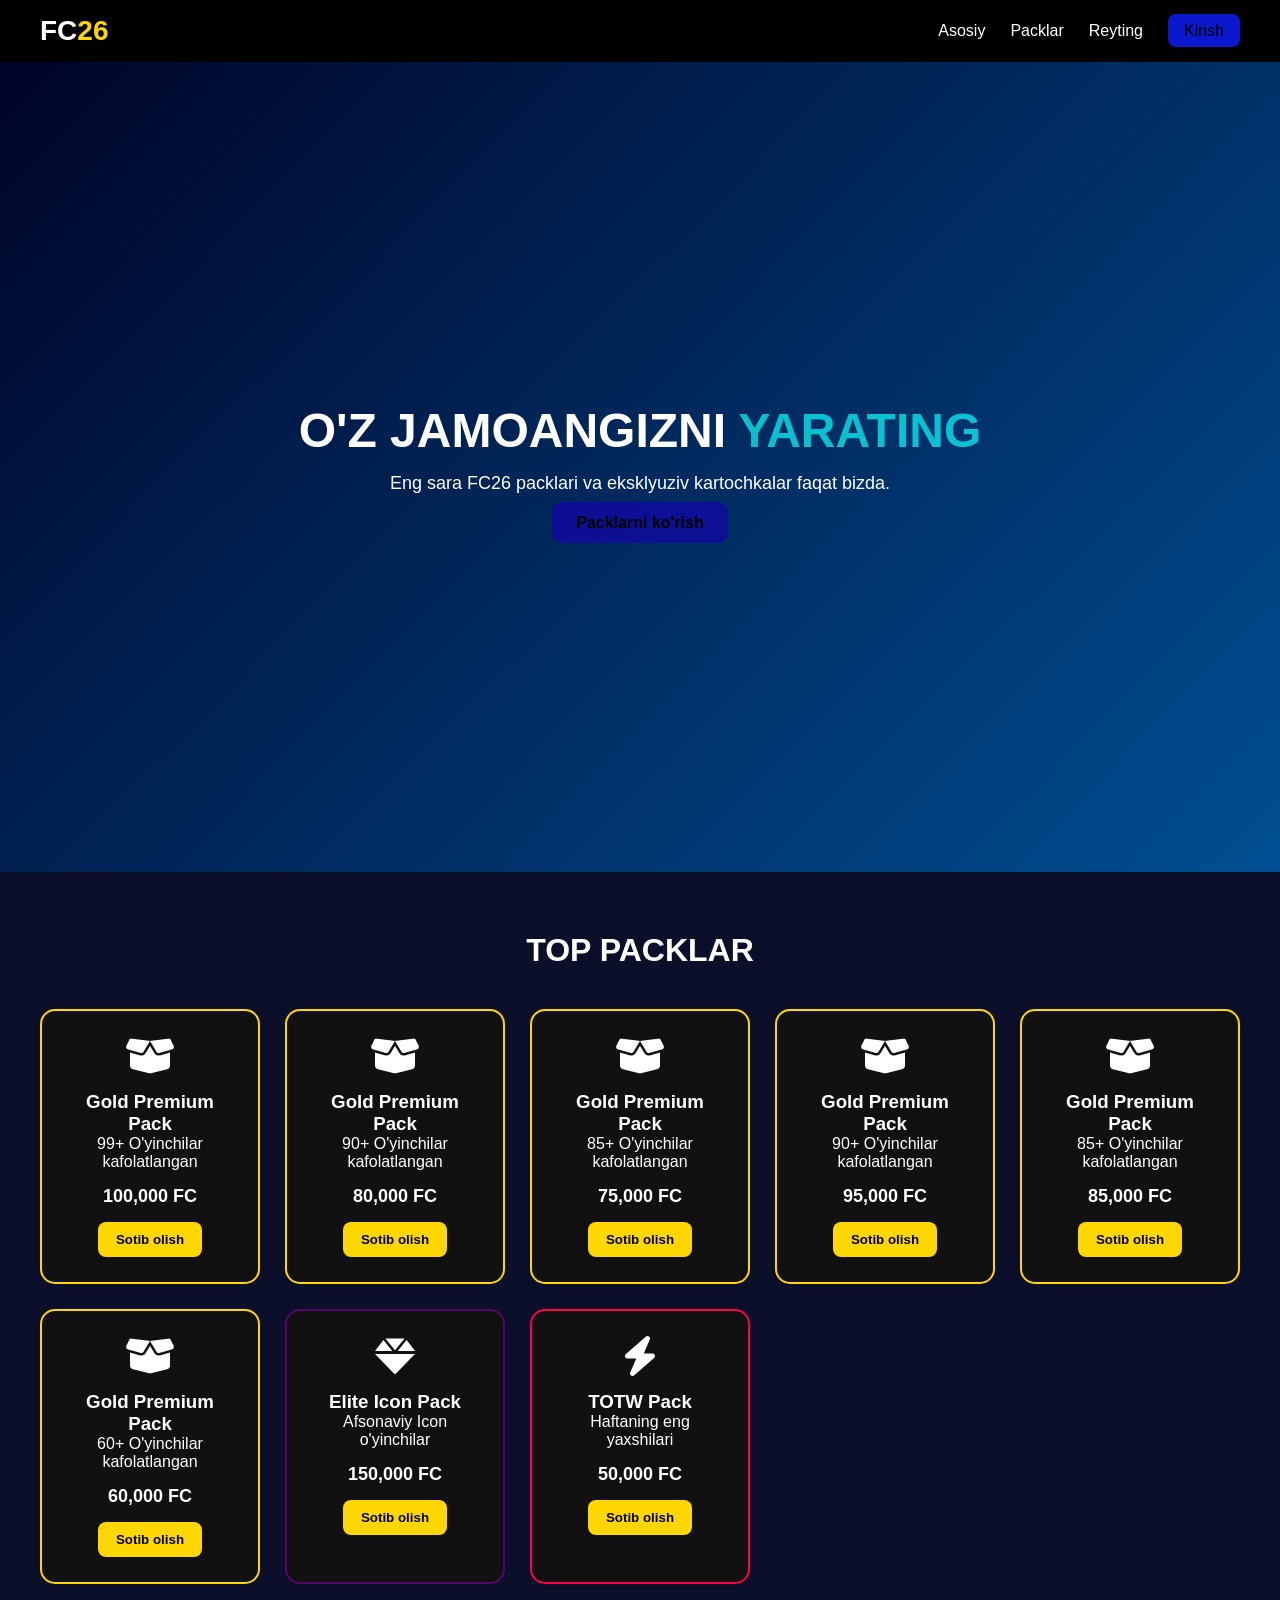
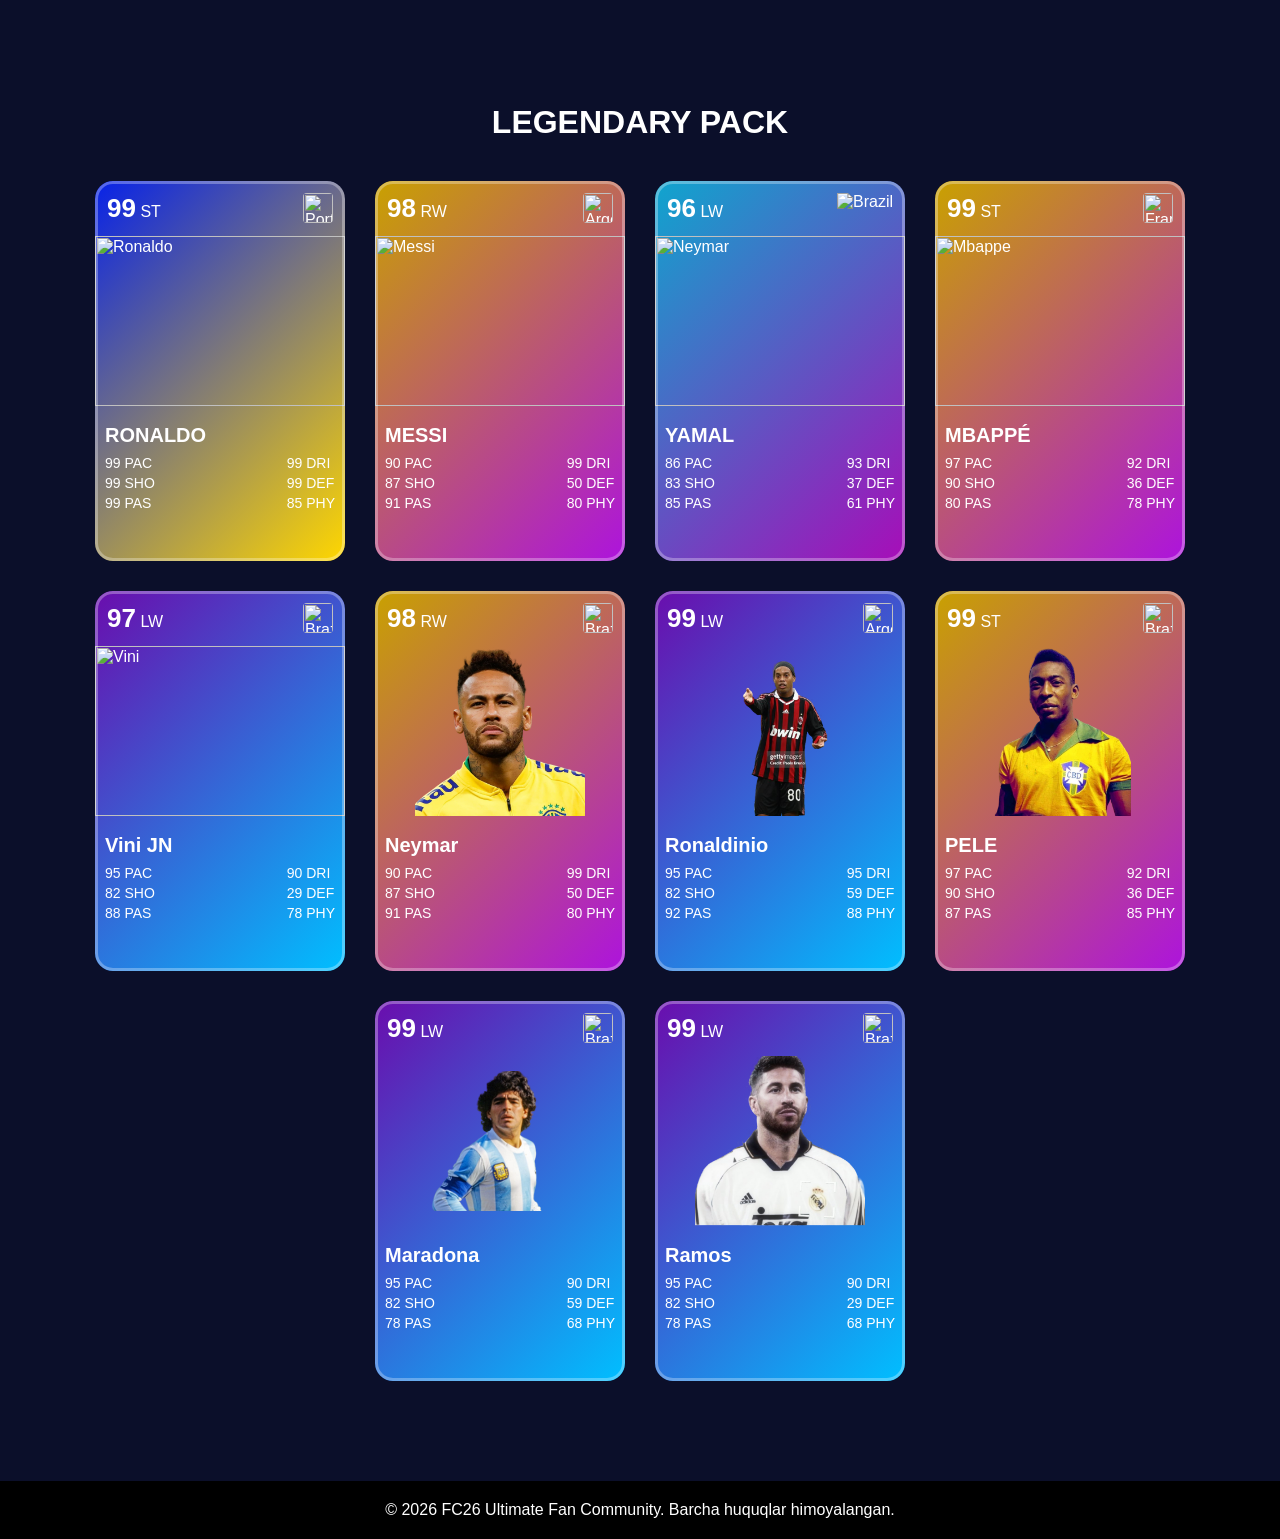
==== index.html @ 85d21c77 "update" ====
<html lang="uz">
<head>
    <meta charset="UTF-8">
    <meta name="viewport" content="width=device-width, initial-scale=1.0">
    <title>FC26 Ultimate Store | Pro Packs</title>
    <link rel="stylesheet" href="style.css">
    <link rel="stylesheet" href="https://cdnjs.cloudflare.com/ajax/libs/font-awesome/6.0.0/css/all.min.css">
</head>
<body>

    <nav>
        <div class="logo">FC<span>26</span></div>
        <ul>
            <li><a href="#">Asosiy</a></li>
            <li><a href="#packs">Packlar</a></li>
            <li><a href='/reyting'>Reyting</a></li>
            <li><a class='btn-join' href='/kirish'>Kirish</a></li>
        </ul>
    </nav>
    <header class="hero" id="Asosiy">
        <div class="hero-content">
            <h1>O'Z JAMOANGIZNI <span>YARATING</span></h1>
            <p>Eng sara FC26 packlari va eksklyuziv kartochkalar faqat bizda.</p>
            <a href="#packs" class="btn-main">Packlarni ko'rish</a>
        </div>
    </header>

    <section id="packs" class="packs-container">
        <h2 class="section-title">TOP PACKLAR</h2>
        <div class="packs-grid">
            
            <div class="pack-card gold">
                <div class="pack-img">
                    <i class="fas fa-box-open"></i>
                </div>
                <h3>Gold Premium Pack</h3>
                <p>99+ O'yinchilar kafolatlangan</p>
                <span class="price">100,000 FC</span>
                <button class="btn-buy">Sotib olish</button>
            </div>

              <div class="pack-card gold">
                <div class="pack-img">
                    <i class="fas fa-box-open"></i>
                </div>
                <h3>Gold Premium Pack</h3>
                <p>90+ O'yinchilar kafolatlangan</p>
                <span class="price">80,000 FC</span>
                <button class="btn-buy">Sotib olish</button>
            </div>

              <div class="pack-card gold">
                <div class="pack-img">
                    <i class="fas fa-box-open"></i>
                </div>
                <h3>Gold Premium Pack</h3>
                <p>85+ O'yinchilar kafolatlangan</p>
                <span class="price">75,000 FC</span>
                <button class="btn-buy">Sotib olish</button>
            </div>

              <div class="pack-card gold">
                <div class="pack-img">
                    <i class="fas fa-box-open"></i>
                </div>
                <h3>Gold Premium Pack</h3>
                <p>90+ O'yinchilar kafolatlangan</p>
                <span class="price">95,000 FC</span>
                <button class="btn-buy">Sotib olish</button>
            </div>

              <div class="pack-card gold">
                <div class="pack-img">
                    <i class="fas fa-box-open"></i>
                </div>
                <h3>Gold Premium Pack</h3>
                <p>85+ O'yinchilar kafolatlangan</p>
                <span class="price">85,000 FC</span>
                <button class="btn-buy">Sotib olish</button>
            </div>

              <div class="pack-card gold">
                <div class="pack-img">
                    <i class="fas fa-box-open"></i>
                </div>
                <h3>Gold Premium Pack</h3>
                <p>60+ O'yinchilar kafolatlangan</p>
                <span class="price">60,000 FC</span>
                <button class="btn-buy">Sotib olish</button>
            </div>

            <div class="pack-card elite">
                <div class="pack-img">
                    <i class="fas fa-gem"></i>
                </div>
                <h3>Elite Icon Pack</h3>
                <p>Afsonaviy Icon o'yinchilar</p>
                <span class="price">150,000 FC</span>
                <button class="btn-buy">Sotib olish</button>
            </div>

            <div class="pack-card special">
                <div class="pack-img">
                    <i class="fas fa-bolt"></i>
                </div>
                <h3>TOTW Pack</h3>
                <p>Haftaning eng yaxshilari</p>
                <span class="price">50,000 FC</span>
                <button class="btn-buy">Sotib olish</button>
            </div>

        </div>
    </section>

    <section id="LEGENDARY PACK" class="player-card-section">
    <h2 class="section-title">LEGENDARY <span>PACK</span></h2>
    <div class="card-container">
        
        <div class="fc26-card card-ronaldo">
            <div class="card-background"></div>
            <div class="player-info">
                <div class="rating-rank">
                    <span class="rating">99</span>
                    <span class="rank">ST</span>
                </div>
                <div class="player-logo">
                    <img src="https://upload.wikimedia.org/wikipedia/commons/thumb/5/5c/Flag_of_Portugal.svg/250px-Flag_of_Portugal.svg.png" alt="Portugal" class="flag">
                </div>
            </div>
            <img src="https://cdn.futwiz.com/assets/img/fc26/faces/67129665.png" alt="Ronaldo" class="player-image">
            <div class="card-footer">
                <h3 class="player-name">RONALDO</h3>
                <div class="stats">
                    <div class="stat-col"><span>99 PAC</span><span>99 SHO</span><span>99 PAS</span></div>
                    <div class="stat-col"><span>99 DRI</span><span>99 DEF</span><span>85 PHY</span></div>
                </div>
            </div>
            <div class="card-border"></div>
        </div>

        <div class="fc26-card card-gold">
            <div class="card-background"></div>
            <div class="player-info">
                <div class="rating-rank">
                    <span class="rating">98</span>
                    <span class="rank">RW</span>
                </div>
                <div class="player-logo">
                    <img src="https://upload.wikimedia.org/wikipedia/commons/thumb/1/1a/Flag_of_Argentina.svg/250px-Flag_of_Argentina.svg.png" alt="Argentina" class="flag">
                </div>
            </div>
            <img src="https://cdn3.futbin.com/content/fifa26/img/players/p117598535.png?fm=png&ixlib=java-2.1.0&verzion=1&w=252&s=7bdf9c8cef222a116f01505e09cd7559" alt="Messi" class="player-image">
            <div class="card-footer">
                <h3 class="player-name">MESSI</h3>
                <div class="stats">
                    <div class="stat-col"><span>90 PAC</span><span>87 SHO</span><span>91 PAS</span></div>
                    <div class="stat-col"><span>99 DRI</span><span>50 DEF</span><span>80 PHY</span></div>
                </div>
            </div>
            <div class="card-border"></div>
        </div>

        <div class="fc26-card card-neymar">
            <div class="card-background"></div>
            <div class="player-info">
                <div class="rating-rank">
                    <span class="rating">96</span>
                    <span class="rank">LW</span>
                </div>
                <div class="player-logo">
                    <img class="bot-tob-pob" src="/Снимок экрана 2026-04-04 102635.png  " alt="Brazil" class="flag">
                </div>
            </div>
            <img src="https://cdn3.futbin.com/content/fifa26/img/players/p67386507.png?fm=png&ixlib=java-2.1.0&verzion=1&w=252&s=fb3e56e8808c5c728a7213c2ce36c33e" alt="Neymar" class="player-image">
            <div class="card-footer">
                <h3 class="player-name">YAMAL</h3>
                <div class="stats">
                    <div class="stat-col"><span>86 PAC</span><span>83 SHO</span><span>85 PAS</span></div>
                    <div class="stat-col"><span>93 DRI</span><span>37 DEF</span><span>61 PHY</span></div>
                </div>
            </div>
            <div class="card-border"></div>
        </div>

        <div class="fc26-card card-gold">
            <div class="card-background"></div>
            <div class="player-info">
                <div class="rating-rank">
                    <span class="rating">99</span>
                    <span class="rank">ST</span>
                </div>
                <div class="player-logo">
                    <img src="https://upload.wikimedia.org/wikipedia/commons/thumb/c/c3/Flag_of_France.svg/250px-Flag_of_France.svg.png" alt="France" class="flag">
                </div>
            </div>
            <img src="https://cdn.futwiz.com/assets/img/fc26/faces/84117827.png" alt="Mbappe" class="player-image">
            <div class="card-footer">
                <h3 class="player-name">MBAPPÉ</h3>
                <div class="stats">
                    <div class="stat-col"><span>97 PAC</span><span>90 SHO</span><span>80 PAS</span></div>
                    <div class="stat-col"><span>92 DRI</span><span>36 DEF</span><span>78 PHY</span></div>
                </div>
            </div>
            <div class="card-border"></div>
        </div>

        <div class="fc26-card card-vini">
            <div class="card-background"></div>
            <div class="player-info">
                <div class="rating-rank">
                    <span class="rating">97</span>
                    <span class="rank">LW</span>
                </div>
                <div class="player-logo">
                    <img src="https://upload.wikimedia.org/wikipedia/commons/thumb/0/05/Flag_of_Brazil.svg/250px-Flag_of_Brazil.svg.png" alt="Brazilia" class="flag">
                </div>
            </div>
            <img src="https://cdn.futwiz.com/assets/img/fc24/faces/50570442.png" alt="Vini" class="player-image">
            <div class="card-footer">
                <h3 class="player-name">Vini JN</h3>
                <div class="stats">
                    <div class="stat-col"><span>95 PAC</span><span>82 SHO</span><span>88 PAS</span></div>
                    <div class="stat-col"><span>90 DRI</span><span>29 DEF</span><span>78 PHY</span></div>
                </div>
            </div>
            <div class="card-border"></div>
        </div>
 

        <div class="fc26-card card-gold">
            <div class="card-background"></div>
            <div class="player-info">
                <div class="rating-rank">
                    <span class="rating">98</span>
                    <span class="rank">RW</span>
                </div>
                <div class="player-logo">
                    <img src="https://upload.wikimedia.org/wikipedia/commons/thumb/0/05/Flag_of_Brazil.svg/250px-Flag_of_Brazil.svg.png" alt="Brazilia" class="flag">
                </div>
            </div>
            <img src="./0f5f572d-b572-4aab-a779-6727949f69a0_removalai_preview.png" alt="Messi" class="player-image">
            <div class="card-footer">
                <h3 class="player-name">Neymar</h3>
                <div class="stats">
                    <div class="stat-col"><span>90 PAC</span><span>87 SHO</span><span>91 PAS</span></div>
                    <div class="stat-col"><span>99 DRI</span><span>50 DEF</span><span>80 PHY</span></div>
                </div>
            </div>
            <div class="card-border"></div>
        </div>

     <div class="fc26-card card-vini">
            <div class="card-background"></div>
            <div class="player-info">
                <div class="rating-rank">
                    <span class="rating">99</span>
                    <span class="rank">LW</span>
                </div>
                <div class="player-logo">
                    <img src="https://upload.wikimedia.org/wikipedia/commons/thumb/0/05/Flag_of_Brazil.svg/250px-Flag_of_Brazil.svg.png" alt="Argentina" class="flag">
                </div>
            </div>
            <img src="./196197d8-8cbe-4401-9bad-dcc6fa1f2d31_removalai_preview.png" alt="Vini" class="player-image">
            <div class="card-footer">
                <h3 class="player-name">Ronaldinio</h3>
                <div class="stats">
                    <div class="stat-col"><span>95 PAC</span><span>82 SHO</span><span>92 PAS</span></div>
                    <div class="stat-col"><span>95 DRI</span><span>59 DEF</span><span>88 PHY</span></div>
                </div>
            </div>
            <div class="card-border"></div>
        </div>

        <div class="fc26-card card-gold">
            <div class="card-background"></div>
            <div class="player-info">
                <div class="rating-rank">
                    <span class="rating">99</span>
                    <span class="rank">ST</span>
                </div>
                <div class="player-logo">
                    <img src="https://upload.wikimedia.org/wikipedia/commons/thumb/0/05/Flag_of_Brazil.svg/250px-Flag_of_Brazil.svg.png" alt="Brazilia" class="flag">
                </div>
            </div>
            <img src="./70a06674-2bf3-44b9-a082-b8e635643ce4_removalai_preview.png" alt="Mbappe" class="player-image">
            <div class="card-footer">
                <h3 class="player-name">PELE</h3>
                <div class="stats">
                    <div class="stat-col"><span>97 PAC</span><span>90 SHO</span><span>87 PAS</span></div>
                    <div class="stat-col"><span>92 DRI</span><span>36 DEF</span><span>85 PHY</span></div>
                </div>
            </div>
            <div class="card-border"></div>
        </div>

        <div class="fc26-card card-vini">
            <div class="card-background"></div>
            <div class="player-info">
                <div class="rating-rank">
                    <span class="rating">99</span>
                    <span class="rank">LW</span>
                </div>
                <div class="player-logo">
                    <img src="https://upload.wikimedia.org/wikipedia/commons/thumb/1/1a/Flag_of_Argentina.svg/250px-Flag_of_Argentina.svg.png" alt="Brazil" class="flag">
                </div>
            </div>
            <img src="./cab7573b-a570-4308-87da-259aebd938ca_removalai_preview.png" alt="Vini" class="player-image">
            <div class="card-footer">
                <h3 class="player-name">Maradona</h3>
                <div class="stats">
                    <div class="stat-col"><span>95 PAC</span><span>82 SHO</span><span>78 PAS</span></div>
                    <div class="stat-col"><span>90 DRI</span><span>59 DEF</span><span>68 PHY</span></div>
                </div>
            </div>
            <div class="card-border"></div>
        </div>

        
        <div class="fc26-card card-vini">
            <div class="card-background"></div>
            <div class="player-info">
                <div class="rating-rank">
                    <span class="rating">99</span>
                    <span class="rank">LW</span>
                </div>
                <div class="player-logo">
                    <img src="https://upload.wikimedia.org/wikipedia/commons/thumb/0/05/Flag_of_Brazil.svg/250px-Flag_of_Brazil.svg.png" alt="Brazil" class="flag">
                </div>
            </div>
            <img src="./abbe4025-fc81-413a-8631-7bf26ea591dd_removalai_preview.png" alt="Vini" class="player-image">
            <div class="card-footer">
                <h3 class="player-name">Ramos</h3>
                <div class="stats">
                    <div class="stat-col"><span>95 PAC</span><span>82 SHO</span><span>78 PAS</span></div>
                    <div class="stat-col"><span>90 DRI</span><span>29 DEF</span><span>68 PHY</span></div>
                </div>
            </div>
            <div class="card-border"></div>
        </div>

    </div>
</section>




    <footer>
        <p>&copy; 2026 FC26 Ultimate Fan Community. Barcha huquqlar himoyalangan.</p>
    </footer>

</body>
</html>
---- style.css ----
/* RESET */
* {
    margin: 0;
    padding: 0;
    box-sizing: border-box;
}

body {
    font-family: Arial, sans-serif;
    background: #0b0f2a;
    color: white;
}

/* NAVBAR */

nav {
    display: flex;
    justify-content: space-between;
    align-items: center;
    padding: 15px 40px;
    background: #000;
}

.logo {
    font-size: 28px;
    font-weight: bold;
}

.logo span {
    color: gold;
}

nav ul {
    list-style: none;
    display: flex;
    gap: 25px;
}

nav a {
    text-decoration: none;
    color: white;
    transition: 0.3s;
}

nav a:hover {
    color: rgb(122, 4, 249);
}

.btn-join {
    background: rgb(11, 24, 205);
    padding: 8px 16px;
    border-radius: 8px;
    color: black;
}

/* HERO */

.hero {
    height: 90vh;
    background: linear-gradient(135deg,#000428,#004e92);
    display: flex;
    justify-content: center;
    align-items: center;
    text-align: center;
}

.hero h1 {
    font-size: 48px;
    margin-bottom: 15px;
}

.hero span {
    color: rgba(13, 253, 253, 0.707);
}

.hero p {
    margin-bottom: 20px;
    font-size: 18px;
}

.btn-main {
    background: rgba(18, 5, 168, 0.73);
    padding: 12px 24px;
    border-radius: 10px;
    text-decoration: none;
    color: black;
    font-weight: bold;
}

/* PACKS */

.packs-container {
    padding: 60px 40px;
}

.section-title {
    text-align: center;
    font-size: 32px;
    margin-bottom: 40px;
}

.packs-grid {
    display: grid;
    grid-template-columns: repeat(auto-fit,minmax(220px,1fr));
    gap: 25px;
}

.pack-card {
    background: #111;
    padding: 25px;
    border-radius: 15px;
    text-align: center;
    transition: 0.3s;
}

.pack-card:hover {
    transform: translateY(-10px);
}

.pack-img {
    font-size: 40px;
    margin-bottom: 15px;
}

.gold {
    border: 2px solid gold;
}

.elite {
    border: 2px solid #6b008fbe;
}

.special {
    border: 2px solid #ff004c;
}

.price {
    display: block;
    margin: 15px 0;
    font-size: 18px;
    font-weight: bold;
}

.btn-buy {
    background: gold;
    border: none;
    padding: 10px 18px;
    border-radius: 8px;
    cursor: pointer;
    font-weight: bold;
}

/* PLAYER CARDS */

.player-card-section {
    padding: 60px 40px;
}

.card-container {
    display: flex;
    flex-wrap: wrap;
    justify-content: center;
    gap: 30px;
}

/* CARD */

.fc26-card {
    width: 250px;
    height: 380px;
    border-radius: 18px;
    overflow: hidden;
    position: relative;
    transition: 0.3s;
}

.fc26-card:hover {
    transform: scale(1.05);
}

/* CARD COLORS */

.card-ronaldo {
    background: linear-gradient(135deg,#0722e8,#ffd700);
}

.card-gold {
    background: linear-gradient(135deg,#c9a100,#ad13dd);
}

.card-neymar {
    background: linear-gradient(135deg,#0fa5ce,#a70db8);
}

.card-vini {
    background: linear-gradient(135deg,#6a0dad,#00bfff);
}

/* TOP */

.player-info {
    display: flex;
    justify-content: space-between;
    padding: 12px;
}

.rating {
    font-size: 26px;
    font-weight: bold;
}

.rank {
    font-size: 16px;
}

.flag {
    width: 30px;
    border-radius: 4px;
}

/* PLAYER IMAGE */

.player-image {
    width: 100%;
    height: 170px;
    object-fit: contain;
}

/* FOOTER */

.card-footer {
    padding: 10px;
}

.player-name {
    font-size: 20px;
    margin: 8px 0;
}

/* STATS */

.stats {
    display: flex;
    justify-content: space-between;
}

.stat-col {
    display: flex;
    flex-direction: column;
    gap: 4px;
    font-size: 14px;
}

/* BORDER */

.card-border {
    position: absolute;
    inset: 0;
    border: 3px solid rgba(255,255,255,0.3);
    border-radius: 18px;
}

/* FOOTER */

footer {
    margin-top: 40px;
    background: black;
    padding: 20px;
    text-align: center;
}

/* MOBILE */

@media (max-width:768px) {

.hero h1 {
    font-size: 32px;
}

nav {
    flex-direction: column;
    gap: 10px;
}

}
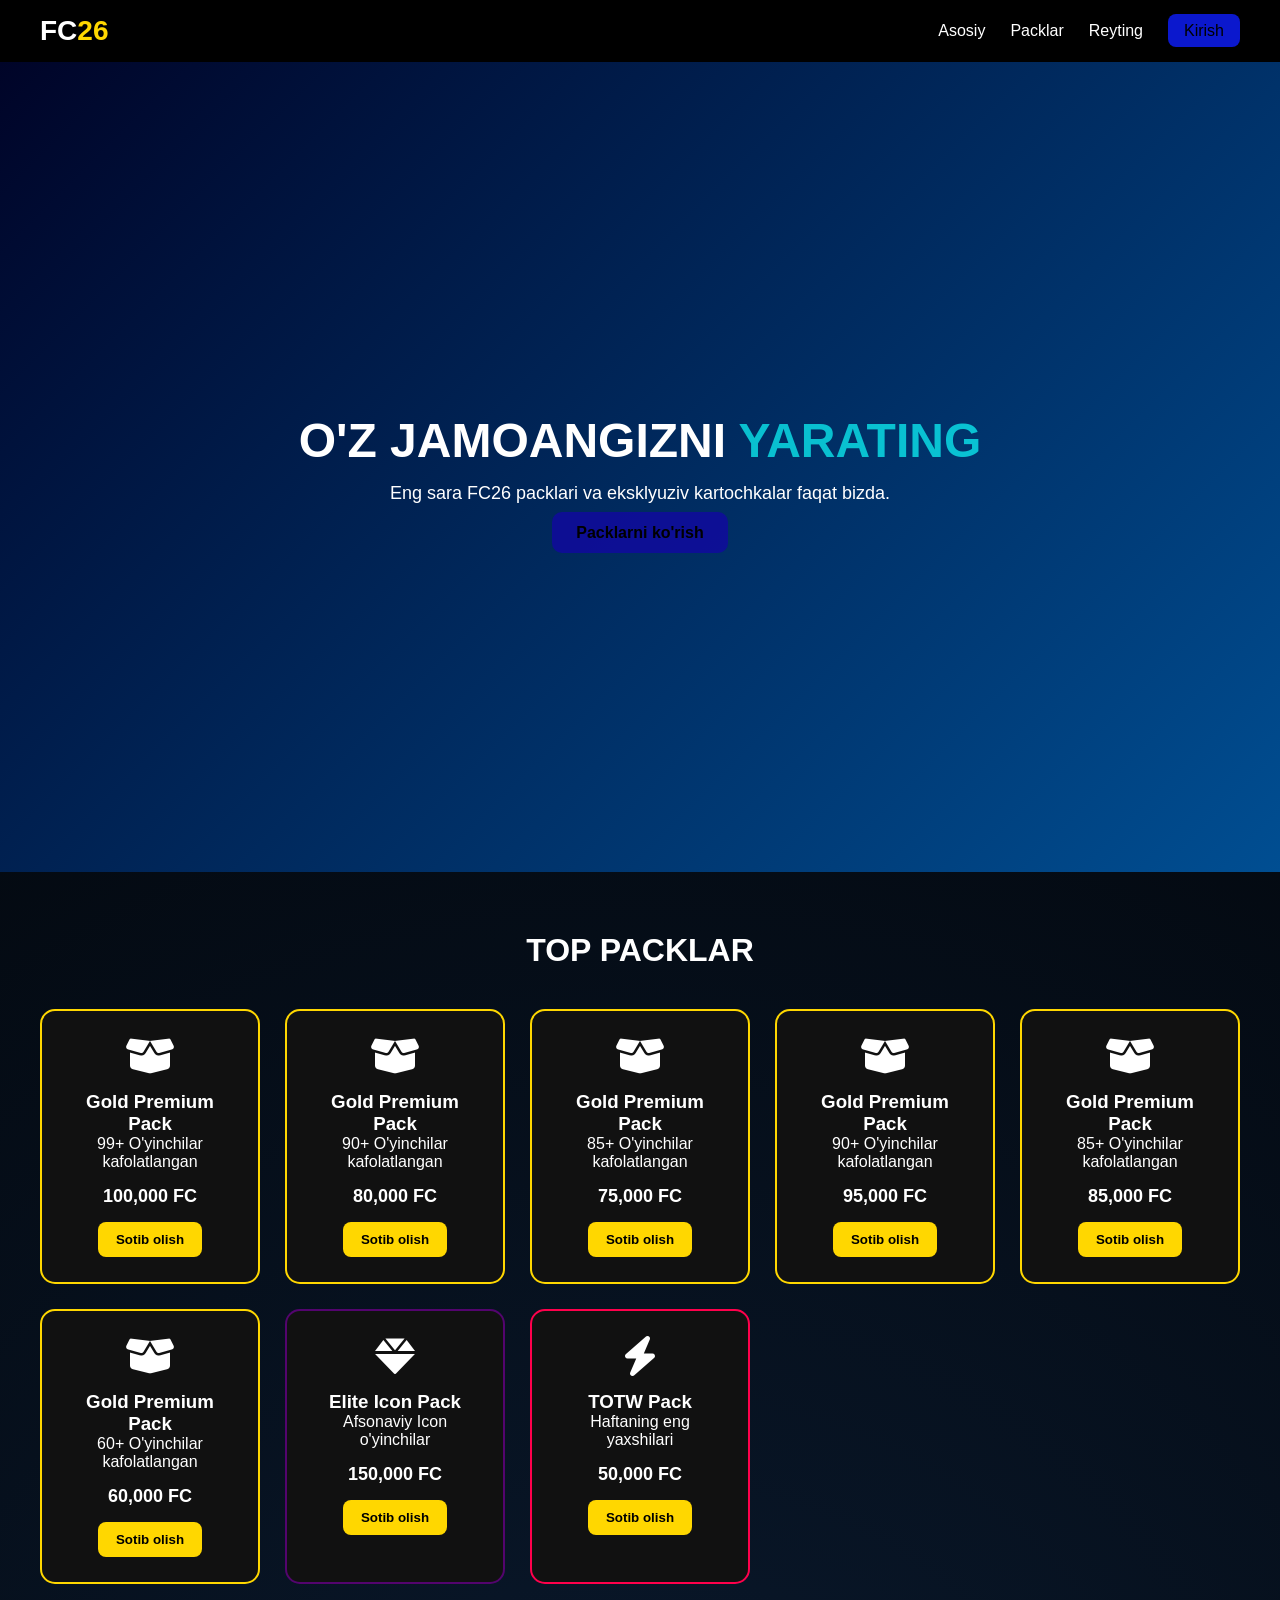
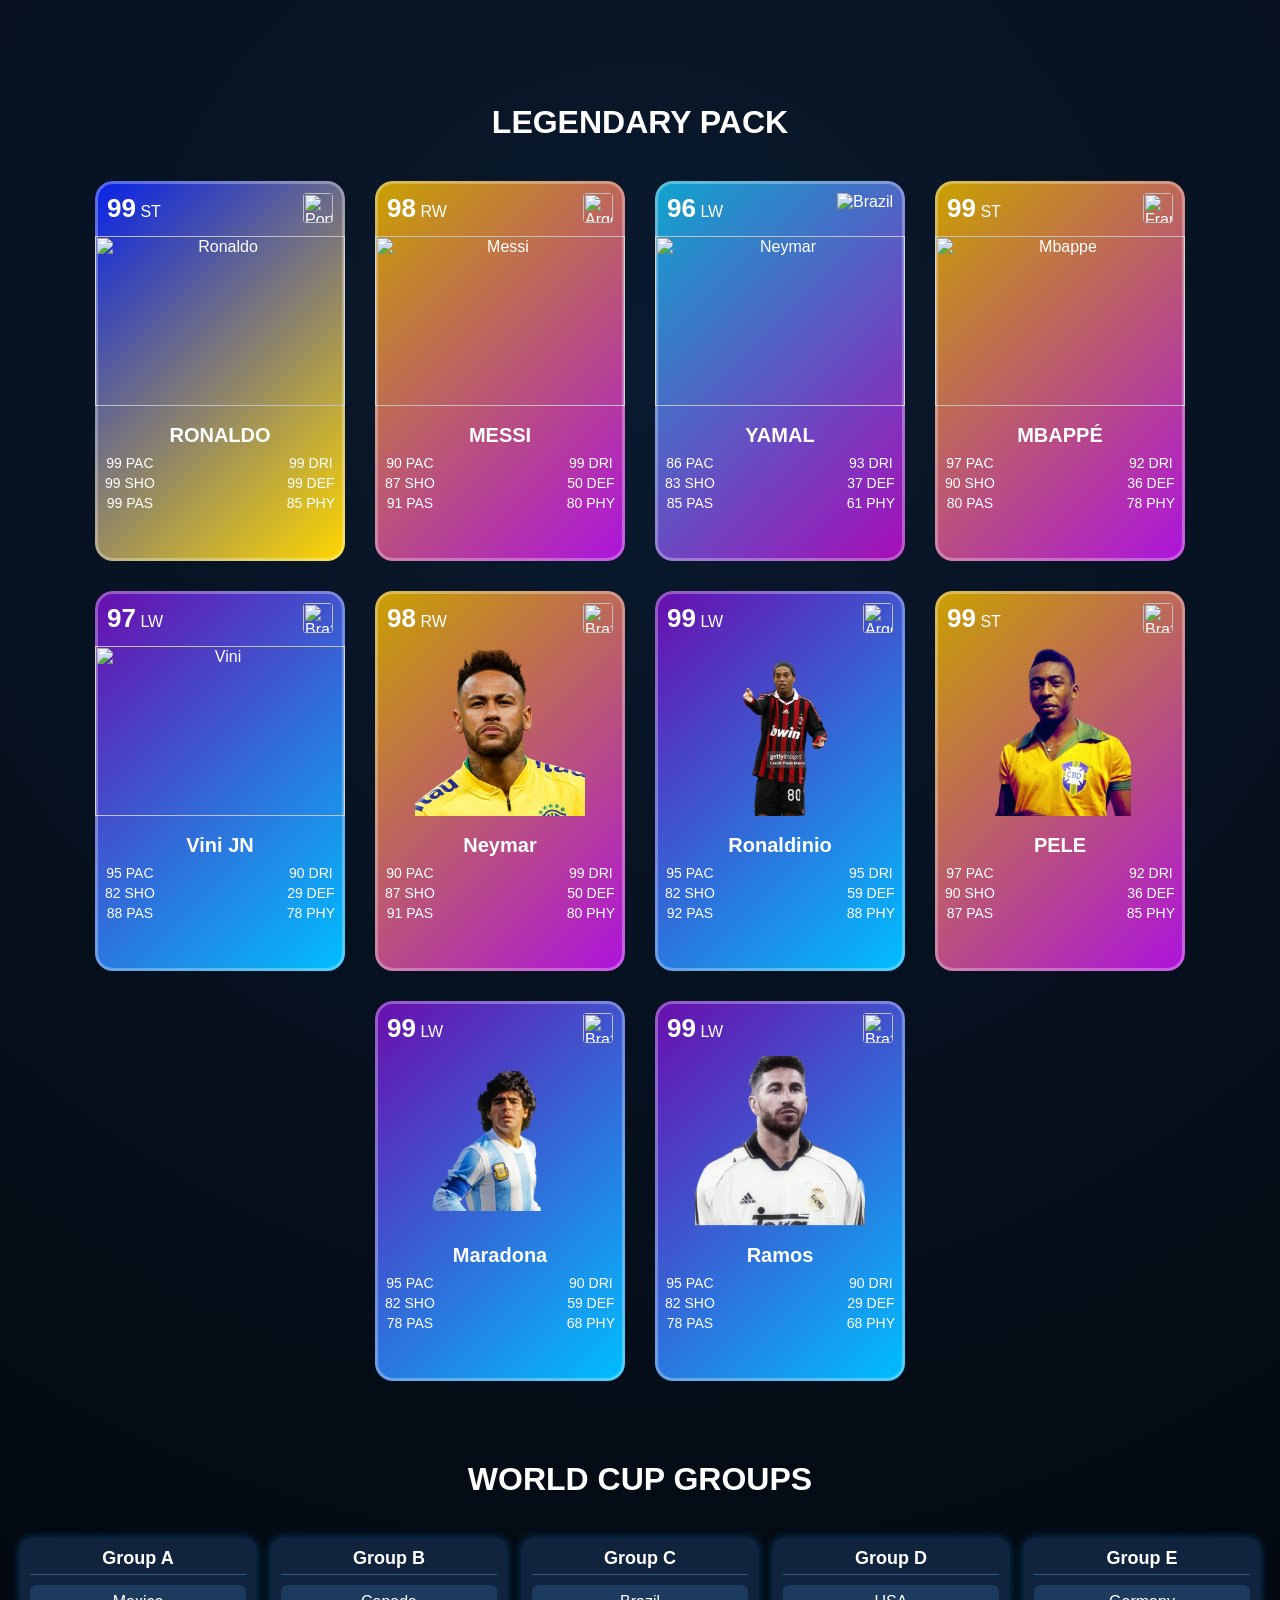
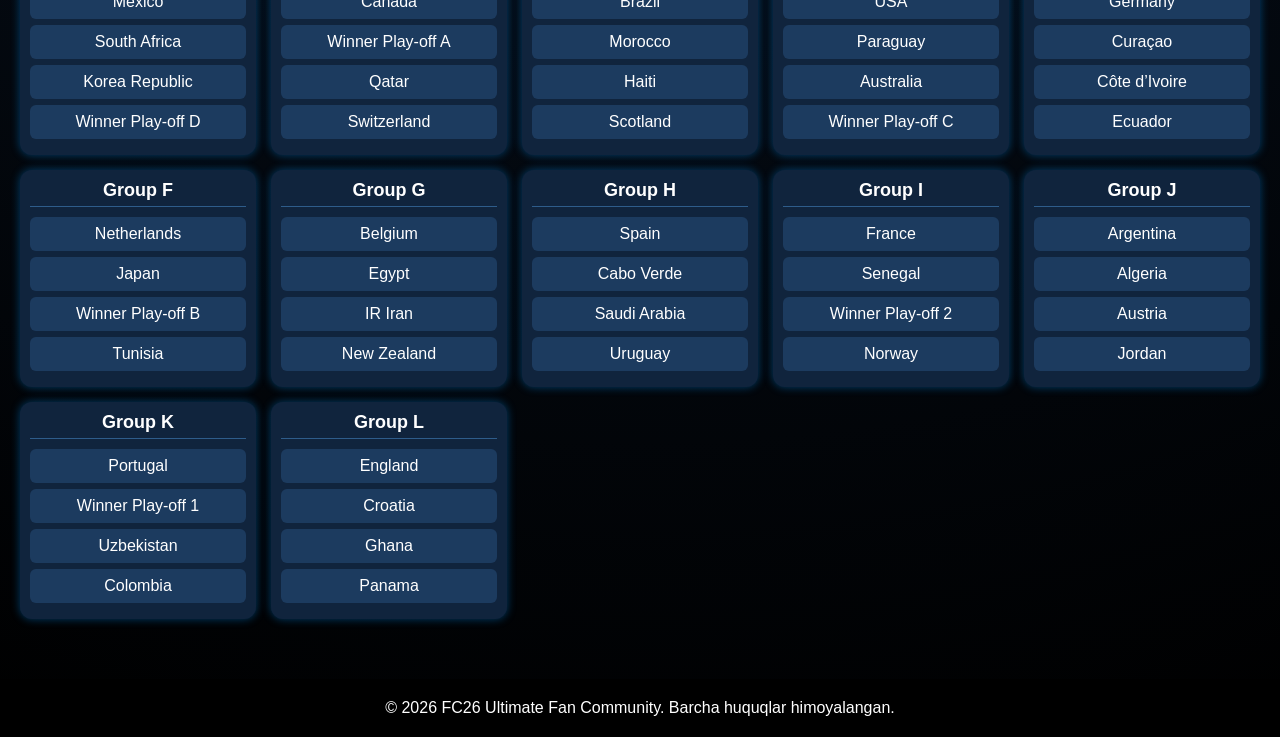
==== commit 2021ec48: "first commit" ====
--- a/index.html
+++ b/index.html
@@ -341,12 +341,138 @@
     </div>
 </section>
 
-
-
+<!DOCTYPE html>
+<html lang="en">
+<head>
+<meta charset="UTF-8">
+<title>World Cup Groups</title>
+<link rel="stylesheet" href="style.css">
+</head>
+<body>
+
+<h1>WORLD CUP GROUPS</h1>
+
+<div class="grid">
+
+  <!-- Group A -->
+  <div class="group">
+    <h2>Group A</h2>
+    <div class="team">Mexico</div>
+    <div class="team">South Africa</div>
+    <div class="team">Korea Republic</div>
+    <div class="team">Winner Play-off D</div>
+  </div>
+
+  <!-- Group B -->
+  <div class="group">
+    <h2>Group B</h2>
+    <div class="team">Canada</div>
+    <div class="team">Winner Play-off A</div>
+    <div class="team">Qatar</div>
+    <div class="team">Switzerland</div>
+  </div>
+
+  <!-- Group C -->
+  <div class="group">
+    <h2>Group C</h2>
+    <div class="team">Brazil</div>
+    <div class="team">Morocco</div>
+    <div class="team">Haiti</div>
+    <div class="team">Scotland</div>
+  </div>
+
+  <!-- Group D -->
+  <div class="group">
+    <h2>Group D</h2>
+    <div class="team">USA</div>
+    <div class="team">Paraguay</div>
+    <div class="team">Australia</div>
+    <div class="team">Winner Play-off C</div>
+  </div>
+
+  <!-- Group E -->
+  <div class="group">
+    <h2>Group E</h2>
+    <div class="team">Germany</div>
+    <div class="team">Curaçao</div>
+    <div class="team">Côte d’Ivoire</div>
+    <div class="team">Ecuador</div>
+  </div>
+
+  <!-- Group F -->
+  <div class="group">
+    <h2>Group F</h2>
+    <div class="team">Netherlands</div>
+    <div class="team">Japan</div>
+    <div class="team">Winner Play-off B</div>
+    <div class="team">Tunisia</div>
+  </div>
+
+  <!-- Group G -->
+  <div class="group">
+    <h2>Group G</h2>
+    <div class="team">Belgium</div>
+    <div class="team">Egypt</div>
+    <div class="team">IR Iran</div>
+    <div class="team">New Zealand</div>
+  </div>
+
+  <!-- Group H -->
+  <div class="group">
+    <h2>Group H</h2>
+    <div class="team">Spain</div>
+    <div class="team">Cabo Verde</div>
+    <div class="team">Saudi Arabia</div>
+    <div class="team">Uruguay</div>
+  </div>
+
+  <!-- Group I -->
+  <div class="group">
+    <h2>Group I</h2>
+    <div class="team">France</div>
+    <div class="team">Senegal</div>
+    <div class="team">Winner Play-off 2</div>
+    <div class="team">Norway</div>
+  </div>
+
+  <!-- Group J -->
+  <div class="group">
+    <h2>Group J</h2>
+    <div class="team">Argentina</div>
+    <div class="team">Algeria</div>
+    <div class="team">Austria</div>
+    <div class="team">Jordan</div>
+  </div>
+
+  <!-- Group K -->
+  <div class="group">
+    <h2>Group K</h2>
+    <div class="team">Portugal</div>
+    <div class="team">Winner Play-off 1</div>
+    <div class="team">Uzbekistan</div>
+    <div class="team">Colombia</div>
+  </div>
+
+  <!-- Group L -->
+  <div class="group">
+    <h2>Group L</h2>
+    <div class="team">England</div>
+    <div class="team">Croatia</div>
+    <div class="team">Ghana</div>
+    <div class="team">Panama</div>
+  </div>
+
+</div>
+
+</body>
+</html>
 
     <footer>
         <p>&copy; 2026 FC26 Ultimate Fan Community. Barcha huquqlar himoyalangan.</p>
     </footer>
 
+
+
+
 </body>
 </html>
--- a/style.css
+++ b/style.css
@@ -283,3 +283,52 @@
 }
 
 }
+body {
+  margin: 0;
+  font-family: Arial, sans-serif;
+  background: radial-gradient(circle, #0a1a2f, #000);
+  color: white;
+  text-align: center;
+}
+
+h1 {
+  margin: 20px 0;
+}
+
+.grid {
+  display: grid;
+  grid-template-columns: repeat(auto-fit, minmax(220px, 1fr));
+  gap: 15px;
+  padding: 20px;
+}
+
+.group {
+  background: #10243d;
+  border-radius: 12px;
+  padding: 10px;
+  box-shadow: 0 0 10px rgba(0, 150, 255, 0.4);
+  transition: 0.3s;
+}
+
+.group:hover {
+  transform: scale(1.03);
+}
+
+.group h2 {
+  margin-bottom: 10px;
+  font-size: 18px;
+  border-bottom: 1px solid #2e5c8a;
+  padding-bottom: 5px;
+}
+
+.team {
+  background: #1c3b5f;
+  margin: 6px 0;
+  padding: 8px;
+  border-radius: 6px;
+  transition: 0.2s;
+}
+
+.team:hover {
+  background: #2e5c8a;
+}
--- a/style.css
+++ b/style.css
@@ -283,3 +283,52 @@
 }
 
 }
+body {
+  margin: 0;
+  font-family: Arial, sans-serif;
+  background: radial-gradient(circle, #0a1a2f, #000);
+  color: white;
+  text-align: center;
+}
+
+h1 {
+  margin: 20px 0;
+}
+
+.grid {
+  display: grid;
+  grid-template-columns: repeat(auto-fit, minmax(220px, 1fr));
+  gap: 15px;
+  padding: 20px;
+}
+
+.group {
+  background: #10243d;
+  border-radius: 12px;
+  padding: 10px;
+  box-shadow: 0 0 10px rgba(0, 150, 255, 0.4);
+  transition: 0.3s;
+}
+
+.group:hover {
+  transform: scale(1.03);
+}
+
+.group h2 {
+  margin-bottom: 10px;
+  font-size: 18px;
+  border-bottom: 1px solid #2e5c8a;
+  padding-bottom: 5px;
+}
+
+.team {
+  background: #1c3b5f;
+  margin: 6px 0;
+  padding: 8px;
+  border-radius: 6px;
+  transition: 0.2s;
+}
+
+.team:hover {
+  background: #2e5c8a;
+}
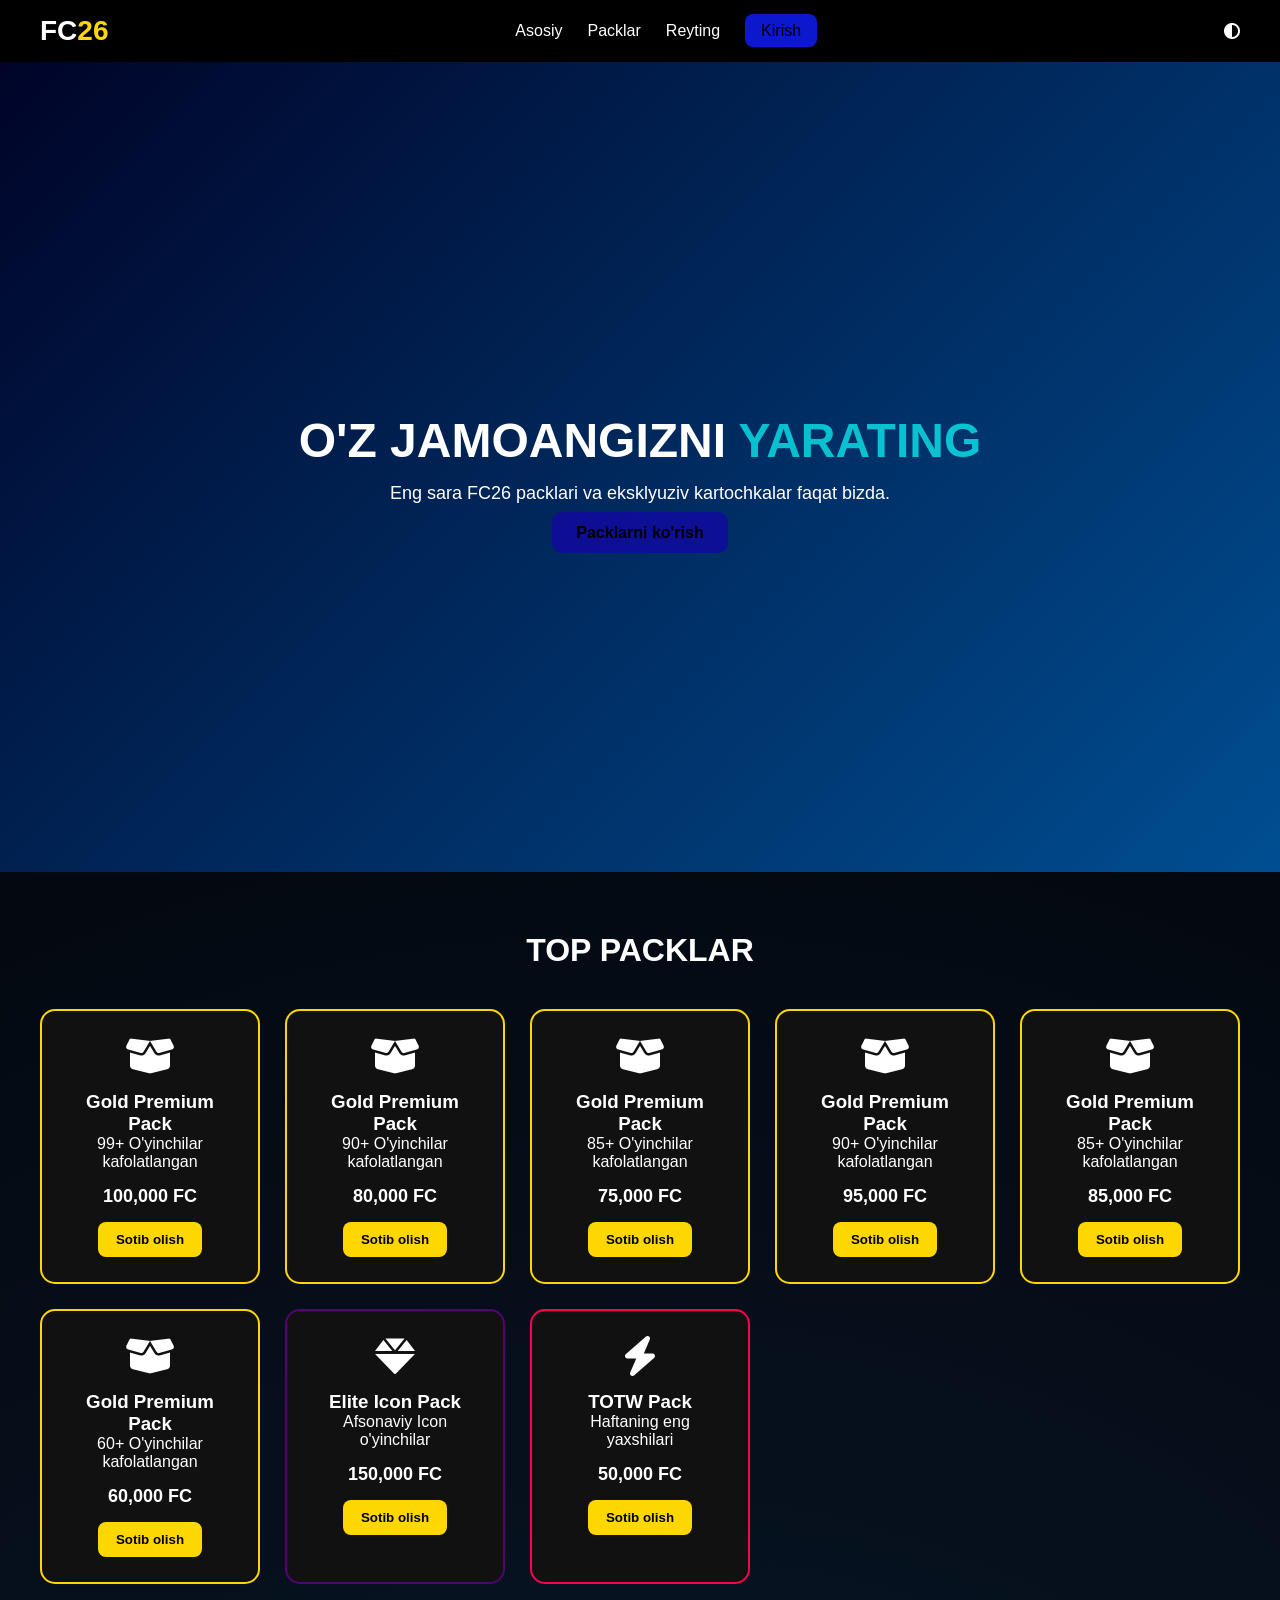
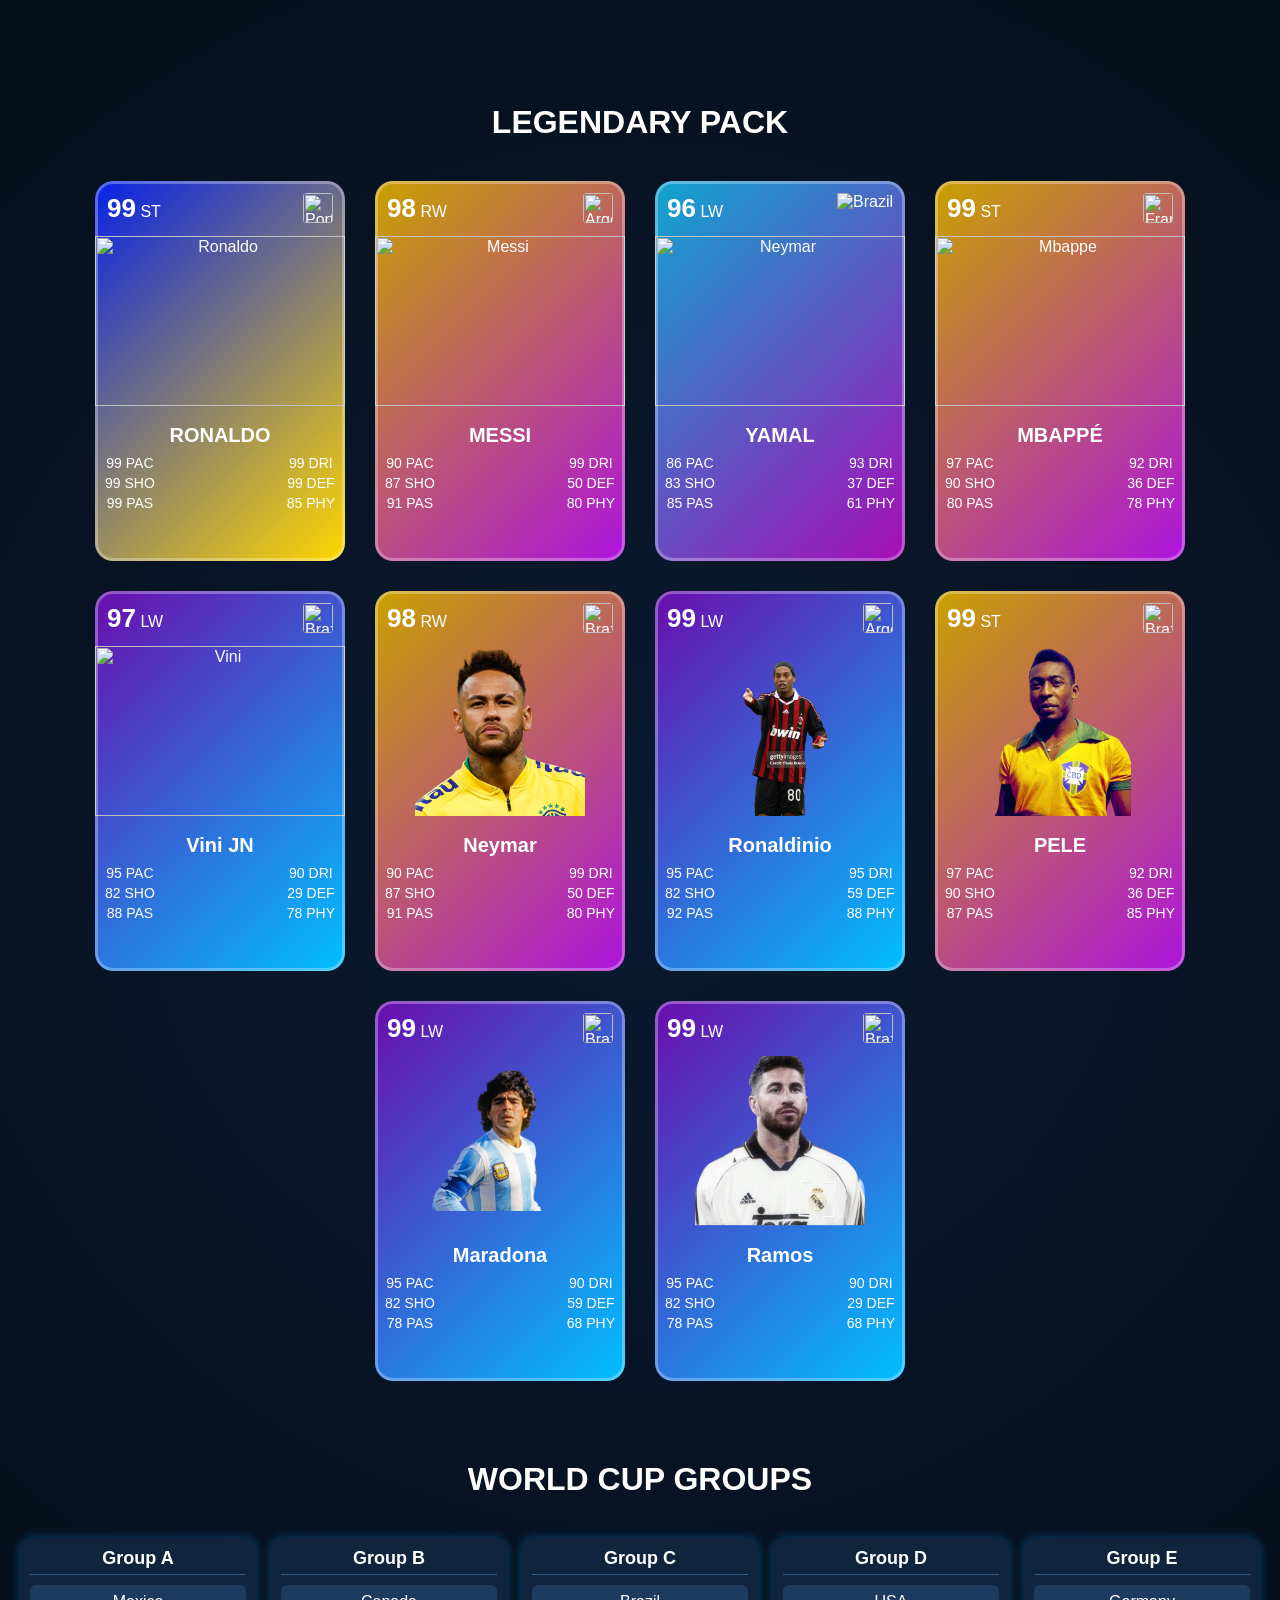
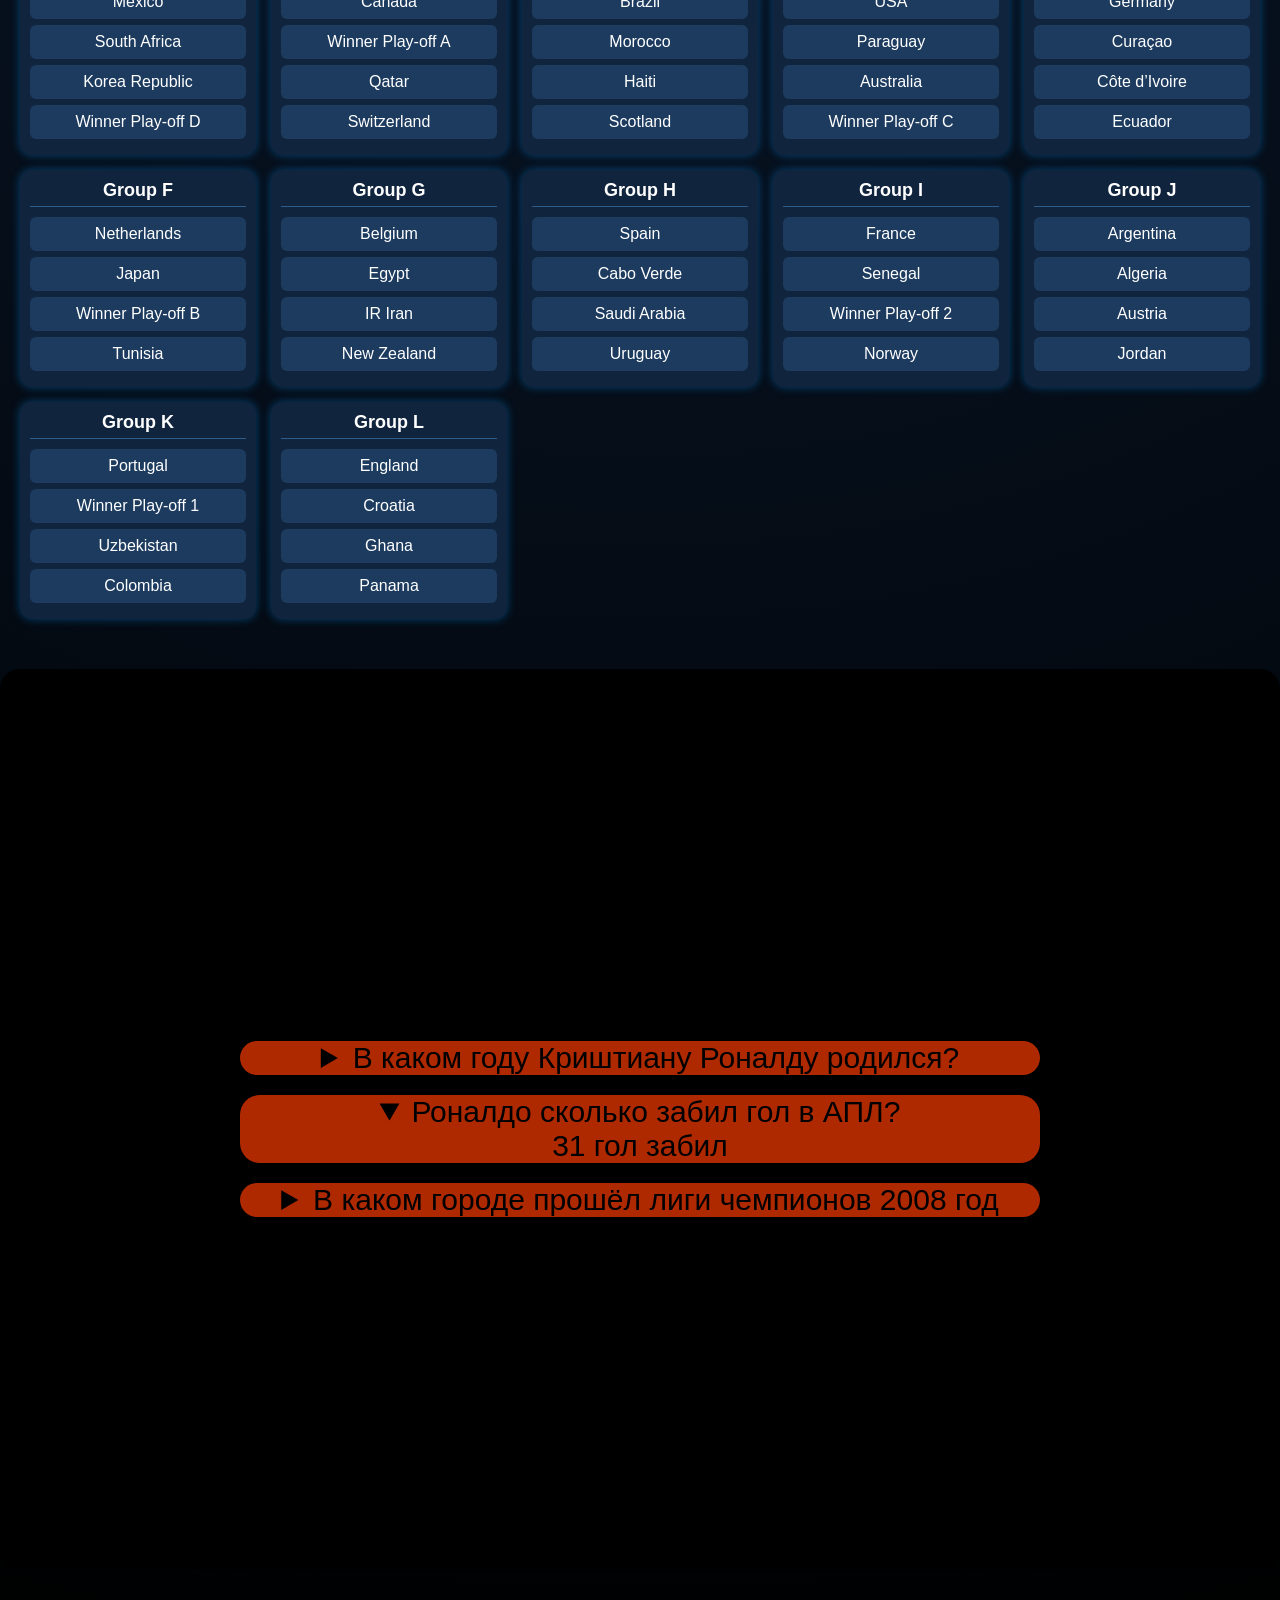
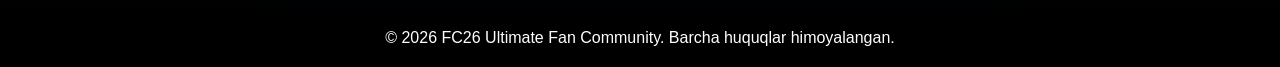
==== commit 3da70fe2: "update" ====
--- a/index.html
+++ b/index.html
@@ -7,15 +7,22 @@
     <link rel="stylesheet" href="https://cdnjs.cloudflare.com/ajax/libs/font-awesome/6.0.0/css/all.min.css">
 </head>
 <body>
-
+    <input type="checkbox" id="toggle-theme">
+    
+         
     <nav>
+        
         <div class="logo">FC<span>26</span></div>
         <ul>
             <li><a href="#">Asosiy</a></li>
             <li><a href="#packs">Packlar</a></li>
-            <li><a href='/reyting'>Reyting</a></li>
+            <li><a href='#LEGENDARY PACK'>Reyting</a></li>
             <li><a class='btn-join' href='/kirish'>Kirish</a></li>
         </ul>
+        <label for="toggle-theme">
+            <i class="fa-solid fa-circle-half-stroke"></i>
+            
+        </label>
     </nav>
     <header class="hero" id="Asosiy">
         <div class="hero-content">
@@ -24,455 +31,473 @@
             <a href="#packs" class="btn-main">Packlarni ko'rish</a>
         </div>
     </header>
-
-    <section id="packs" class="packs-container">
-        <h2 class="section-title">TOP PACKLAR</h2>
-        <div class="packs-grid">
+    
+    <main class="theme">
+        <section id="packs" class="packs-container">
+            <h2 class="section-title">TOP PACKLAR</h2>
+            <div class="packs-grid">
+                
+                <div class="pack-card gold">
+                    <div class="pack-img">
+                        <i class="fas fa-box-open"></i>
+                    </div>
+                    <h3>Gold Premium Pack</h3>
+                    <p>99+ O'yinchilar kafolatlangan</p>
+                    <span class="price">100,000 FC</span>
+                    <button class="btn-buy">Sotib olish</button>
+                </div>
+                
+                <div class="pack-card gold">
+                    <div class="pack-img">
+                        <i class="fas fa-box-open"></i>
+                    </div>
+                    <h3>Gold Premium Pack</h3>
+                    <p>90+ O'yinchilar kafolatlangan</p>
+                    <span class="price">80,000 FC</span>
+                    <button class="btn-buy">Sotib olish</button>
+                </div>
+                
+                <div class="pack-card gold">
+                    <div class="pack-img">
+                        <i class="fas fa-box-open"></i>
+                    </div>
+                    <h3>Gold Premium Pack</h3>
+                    <p>85+ O'yinchilar kafolatlangan</p>
+                    <span class="price">75,000 FC</span>
+                    <button class="btn-buy">Sotib olish</button>
+                </div>
+                
+                <div class="pack-card gold">
+                    <div class="pack-img">
+                        <i class="fas fa-box-open"></i>
+                    </div>
+                    <h3>Gold Premium Pack</h3>
+                    <p>90+ O'yinchilar kafolatlangan</p>
+                    <span class="price">95,000 FC</span>
+                    <button class="btn-buy">Sotib olish</button>
+                </div>
+                
+                <div class="pack-card gold">
+                    <div class="pack-img">
+                        <i class="fas fa-box-open"></i>
+                    </div>
+                    <h3>Gold Premium Pack</h3>
+                    <p>85+ O'yinchilar kafolatlangan</p>
+                    <span class="price">85,000 FC</span>
+                    <button class="btn-buy">Sotib olish</button>
+                </div>
+                
+                <div class="pack-card gold">
+                    <div class="pack-img">
+                        <i class="fas fa-box-open"></i>
+                    </div>
+                    <h3>Gold Premium Pack</h3>
+                    <p>60+ O'yinchilar kafolatlangan</p>
+                    <span class="price">60,000 FC</span>
+                    <button class="btn-buy">Sotib olish</button>
+                </div>
+                
+                <div class="pack-card elite">
+                    <div class="pack-img">
+                        <i class="fas fa-gem"></i>
+                    </div>
+                    <h3>Elite Icon Pack</h3>
+                    <p>Afsonaviy Icon o'yinchilar</p>
+                    <span class="price">150,000 FC</span>
+                    <button class="btn-buy">Sotib olish</button>
+                </div>
+                
+                <div class="pack-card special">
+                    <div class="pack-img">
+                        <i class="fas fa-bolt"></i>
+                    </div>
+                    <h3>TOTW Pack</h3>
+                    <p>Haftaning eng yaxshilari</p>
+                    <span class="price">50,000 FC</span>
+                    <button class="btn-buy">Sotib olish</button>
+                </div>
+                
+            </div>
+        </section>
+        
+        <section id="LEGENDARY PACK" class="player-card-section">
+            <h2 class="section-title">LEGENDARY <span>PACK</span></h2>
+            <div class="card-container">
+                
+                <div class="fc26-card card-ronaldo">
+                    <div class="card-background"></div>
+                    <div class="player-info">
+                        <div class="rating-rank">
+                            <span class="rating">99</span>
+                            <span class="rank">ST</span>
+                        </div>
+                        <div class="player-logo">
+                            <img src="https://upload.wikimedia.org/wikipedia/commons/thumb/5/5c/Flag_of_Portugal.svg/250px-Flag_of_Portugal.svg.png" alt="Portugal" class="flag">
+                        </div>
+                    </div>
+                    <img src="https://cdn.futwiz.com/assets/img/fc26/faces/67129665.png" alt="Ronaldo" class="player-image">
+                    <div class="card-footer">
+                        <h3 class="player-name">RONALDO</h3>
+                        <div class="stats">
+                            <div class="stat-col"><span>99 PAC</span><span>99 SHO</span><span>99 PAS</span></div>
+                            <div class="stat-col"><span>99 DRI</span><span>99 DEF</span><span>85 PHY</span></div>
+                        </div>
+                    </div>
+                    <div class="card-border"></div>
+                </div>
+                
+                <div class="fc26-card card-gold">
+                    <div class="card-background"></div>
+                    <div class="player-info">
+                        <div class="rating-rank">
+                            <span class="rating">98</span>
+                            <span class="rank">RW</span>
+                        </div>
+                        <div class="player-logo">
+                            <img src="https://upload.wikimedia.org/wikipedia/commons/thumb/1/1a/Flag_of_Argentina.svg/250px-Flag_of_Argentina.svg.png" alt="Argentina" class="flag">
+                        </div>
+                    </div>
+                    <img src="https://cdn3.futbin.com/content/fifa26/img/players/p117598535.png?fm=png&ixlib=java-2.1.0&verzion=1&w=252&s=7bdf9c8cef222a116f01505e09cd7559" alt="Messi" class="player-image">
+                    <div class="card-footer">
+                        <h3 class="player-name">MESSI</h3>
+                        <div class="stats">
+                            <div class="stat-col"><span>90 PAC</span><span>87 SHO</span><span>91 PAS</span></div>
+                            <div class="stat-col"><span>99 DRI</span><span>50 DEF</span><span>80 PHY</span></div>
+                        </div>
+                    </div>
+                    <div class="card-border"></div>
+                </div>
+                
+                <div class="fc26-card card-neymar">
+                    <div class="card-background"></div>
+                    <div class="player-info">
+                        <div class="rating-rank">
+                            <span class="rating">96</span>
+                            <span class="rank">LW</span>
+                        </div>
+                        <div class="player-logo">
+                            <img class="bot-tob-pob" src="/Снимок экрана 2026-04-04 102635.png  " alt="Brazil" class="flag">
+                        </div>
+                    </div>
+                    <img src="https://cdn3.futbin.com/content/fifa26/img/players/p67386507.png?fm=png&ixlib=java-2.1.0&verzion=1&w=252&s=fb3e56e8808c5c728a7213c2ce36c33e" alt="Neymar" class="player-image">
+                    <div class="card-footer">
+                        <h3 class="player-name">YAMAL</h3>
+                        <div class="stats">
+                            <div class="stat-col"><span>86 PAC</span><span>83 SHO</span><span>85 PAS</span></div>
+                            <div class="stat-col"><span>93 DRI</span><span>37 DEF</span><span>61 PHY</span></div>
+                        </div>
+                    </div>
+                    <div class="card-border"></div>
+                </div>
+                
+                <div class="fc26-card card-gold">
+                    <div class="card-background"></div>
+                    <div class="player-info">
+                        <div class="rating-rank">
+                            <span class="rating">99</span>
+                            <span class="rank">ST</span>
+                        </div>
+                        <div class="player-logo">
+                            <img src="https://upload.wikimedia.org/wikipedia/commons/thumb/c/c3/Flag_of_France.svg/250px-Flag_of_France.svg.png" alt="France" class="flag">
+                        </div>
+                    </div>
+                    <img src="https://cdn.futwiz.com/assets/img/fc26/faces/84117827.png" alt="Mbappe" class="player-image">
+                    <div class="card-footer">
+                        <h3 class="player-name">MBAPPÉ</h3>
+                        <div class="stats">
+                            <div class="stat-col"><span>97 PAC</span><span>90 SHO</span><span>80 PAS</span></div>
+                            <div class="stat-col"><span>92 DRI</span><span>36 DEF</span><span>78 PHY</span></div>
+                        </div>
+                    </div>
+                    <div class="card-border"></div>
+                </div>
+                
+                <div class="fc26-card card-vini">
+                    <div class="card-background"></div>
+                    <div class="player-info">
+                        <div class="rating-rank">
+                            <span class="rating">97</span>
+                            <span class="rank">LW</span>
+                        </div>
+                        <div class="player-logo">
+                            <img src="https://upload.wikimedia.org/wikipedia/commons/thumb/0/05/Flag_of_Brazil.svg/250px-Flag_of_Brazil.svg.png" alt="Brazilia" class="flag">
+                        </div>
+                    </div>
+                    <img src="https://cdn.futwiz.com/assets/img/fc24/faces/50570442.png" alt="Vini" class="player-image">
+                    <div class="card-footer">
+                        <h3 class="player-name">Vini JN</h3>
+                        <div class="stats">
+                            <div class="stat-col"><span>95 PAC</span><span>82 SHO</span><span>88 PAS</span></div>
+                            <div class="stat-col"><span>90 DRI</span><span>29 DEF</span><span>78 PHY</span></div>
+                        </div>
+                    </div>
+                    <div class="card-border"></div>
+                </div>
+                
+                
+                <div class="fc26-card card-gold">
+                    <div class="card-background"></div>
+                    <div class="player-info">
+                        <div class="rating-rank">
+                            <span class="rating">98</span>
+                            <span class="rank">RW</span>
+                        </div>
+                        <div class="player-logo">
+                            <img src="https://upload.wikimedia.org/wikipedia/commons/thumb/0/05/Flag_of_Brazil.svg/250px-Flag_of_Brazil.svg.png" alt="Brazilia" class="flag">
+                        </div>
+                    </div>
+                    <img src="./0f5f572d-b572-4aab-a779-6727949f69a0_removalai_preview.png" alt="Messi" class="player-image">
+                    <div class="card-footer">
+                        <h3 class="player-name">Neymar</h3>
+                        <div class="stats">
+                            <div class="stat-col"><span>90 PAC</span><span>87 SHO</span><span>91 PAS</span></div>
+                            <div class="stat-col"><span>99 DRI</span><span>50 DEF</span><span>80 PHY</span></div>
+                        </div>
+                    </div>
+                    <div class="card-border"></div>
+                </div>
+                
+                <div class="fc26-card card-vini">
+                    <div class="card-background"></div>
+                    <div class="player-info">
+                        <div class="rating-rank">
+                            <span class="rating">99</span>
+                            <span class="rank">LW</span>
+                        </div>
+                        <div class="player-logo">
+                            <img src="https://upload.wikimedia.org/wikipedia/commons/thumb/0/05/Flag_of_Brazil.svg/250px-Flag_of_Brazil.svg.png" alt="Argentina" class="flag">
+                        </div>
+                    </div>
+                    <img src="./196197d8-8cbe-4401-9bad-dcc6fa1f2d31_removalai_preview.png" alt="Vini" class="player-image">
+                    <div class="card-footer">
+                        <h3 class="player-name">Ronaldinio</h3>
+                        <div class="stats">
+                            <div class="stat-col"><span>95 PAC</span><span>82 SHO</span><span>92 PAS</span></div>
+                            <div class="stat-col"><span>95 DRI</span><span>59 DEF</span><span>88 PHY</span></div>
+                        </div>
+                    </div>
+                    <div class="card-border"></div>
+                </div>
+                
+                <div class="fc26-card card-gold">
+                    <div class="card-background"></div>
+                    <div class="player-info">
+                        <div class="rating-rank">
+                            <span class="rating">99</span>
+                            <span class="rank">ST</span>
+                        </div>
+                        <div class="player-logo">
+                            <img src="https://upload.wikimedia.org/wikipedia/commons/thumb/0/05/Flag_of_Brazil.svg/250px-Flag_of_Brazil.svg.png" alt="Brazilia" class="flag">
+                        </div>
+                    </div>
+                    <img src="./70a06674-2bf3-44b9-a082-b8e635643ce4_removalai_preview.png" alt="Mbappe" class="player-image">
+                    <div class="card-footer">
+                        <h3 class="player-name">PELE</h3>
+                        <div class="stats">
+                            <div class="stat-col"><span>97 PAC</span><span>90 SHO</span><span>87 PAS</span></div>
+                            <div class="stat-col"><span>92 DRI</span><span>36 DEF</span><span>85 PHY</span></div>
+                        </div>
+                    </div>
+                    <div class="card-border"></div>
+                </div>
+                
+                <div class="fc26-card card-vini">
+                    <div class="card-background"></div>
+                    <div class="player-info">
+                        <div class="rating-rank">
+                            <span class="rating">99</span>
+                            <span class="rank">LW</span>
+                        </div>
+                        <div class="player-logo">
+                            <img src="https://upload.wikimedia.org/wikipedia/commons/thumb/1/1a/Flag_of_Argentina.svg/250px-Flag_of_Argentina.svg.png" alt="Brazil" class="flag">
+                        </div>
+                    </div>
+                    <img src="./cab7573b-a570-4308-87da-259aebd938ca_removalai_preview.png" alt="Vini" class="player-image">
+                    <div class="card-footer">
+                        <h3 class="player-name">Maradona</h3>
+                        <div class="stats">
+                            <div class="stat-col"><span>95 PAC</span><span>82 SHO</span><span>78 PAS</span></div>
+                            <div class="stat-col"><span>90 DRI</span><span>59 DEF</span><span>68 PHY</span></div>
+                        </div>
+                    </div>
+                    <div class="card-border"></div>
+                </div>
+                
+                
+                <div class="fc26-card card-vini">
+                    <div class="card-background"></div>
+                    <div class="player-info">
+                        <div class="rating-rank">
+                            <span class="rating">99</span>
+                            <span class="rank">LW</span>
+                        </div>
+                        <div class="player-logo">
+                            <img src="https://upload.wikimedia.org/wikipedia/commons/thumb/0/05/Flag_of_Brazil.svg/250px-Flag_of_Brazil.svg.png" alt="Brazil" class="flag">
+                        </div>
+                    </div>
+                    <img src="./abbe4025-fc81-413a-8631-7bf26ea591dd_removalai_preview.png" alt="Vini" class="player-image">
+                    <div class="card-footer">
+                        <h3 class="player-name">Ramos</h3>
+                        <div class="stats">
+                            <div class="stat-col"><span>95 PAC</span><span>82 SHO</span><span>78 PAS</span></div>
+                            <div class="stat-col"><span>90 DRI</span><span>29 DEF</span><span>68 PHY</span></div>
+                        </div>
+                    </div>
+                    <div class="card-border"></div>
+                </div>
+                
+            </div>
+        </section>
+        
+      
+                <link rel="stylesheet" href="style.css">
+     
+                
+                <h1>WORLD CUP GROUPS</h1>
+                
+                <div class="grid">
+                    
+                    <!-- Group A -->
+                    <div class="group">
+                        <h2>Group A</h2>
+                        <div class="team">Mexico</div>
+                        <div class="team">South Africa</div>
+                        <div class="team">Korea Republic</div>
+                        <div class="team">Winner Play-off D</div>
+                    </div>
+                    
+                    <!-- Group B -->
+                    <div class="group">
+                        <h2>Group B</h2>
+                        <div class="team">Canada</div>
+                        <div class="team">Winner Play-off A</div>
+                        <div class="team">Qatar</div>
+                        <div class="team">Switzerland</div>
+                    </div>
+                    
+                    <!-- Group C -->
+                    <div class="group">
+                        <h2>Group C</h2>
+                        <div class="team">Brazil</div>
+                        <div class="team">Morocco</div>
+                        <div class="team">Haiti</div>
+                        <div class="team">Scotland</div>
+                    </div>
+                    
+                    <!-- Group D -->
+                    <div class="group">
+                        <h2>Group D</h2>
+                        <div class="team">USA</div>
+                        <div class="team">Paraguay</div>
+                        <div class="team">Australia</div>
+                        <div class="team">Winner Play-off C</div>
+                    </div>
+                    
+                    <!-- Group E -->
+                    <div class="group">
+                        <h2>Group E</h2>
+                        <div class="team">Germany</div>
+                        <div class="team">Curaçao</div>
+                        <div class="team">Côte d’Ivoire</div>
+                        <div class="team">Ecuador</div>
+                    </div>
+                    
+                    <!-- Group F -->
+                    <div class="group">
+                        <h2>Group F</h2>
+                        <div class="team">Netherlands</div>
+                        <div class="team">Japan</div>
+                        <div class="team">Winner Play-off B</div>
+                        <div class="team">Tunisia</div>
+                    </div>
+                    
+                    <!-- Group G -->
+                    <div class="group">
+                        <h2>Group G</h2>
+                        <div class="team">Belgium</div>
+                        <div class="team">Egypt</div>
+                        <div class="team">IR Iran</div>
+                        <div class="team">New Zealand</div>
+                    </div>
+                    
+                    <!-- Group H -->
+                    <div class="group">
+                        <h2>Group H</h2>
+                        <div class="team">Spain</div>
+                        <div class="team">Cabo Verde</div>
+                        <div class="team">Saudi Arabia</div>
+                        <div class="team">Uruguay</div>
+                    </div>
+                    
+                    <!-- Group I -->
+                    <div class="group">
+                        <h2>Group I</h2>
+                        <div class="team">France</div>
+                        <div class="team">Senegal</div>
+                        <div class="team">Winner Play-off 2</div>
+                        <div class="team">Norway</div>
+                    </div>
+                    
+                    <!-- Group J -->
+                    <div class="group">
+                        <h2>Group J</h2>
+                        <div class="team">Argentina</div>
+                        <div class="team">Algeria</div>
+                        <div class="team">Austria</div>
+                        <div class="team">Jordan</div>
+                    </div>
+                    
+                    <!-- Group K -->
+                    <div class="group">
+                        <h2>Group K</h2>
+                        <div class="team">Portugal</div>
+                        <div class="team">Winner Play-off 1</div>
+                        <div class="team">Uzbekistan</div>
+                        <div class="team">Colombia</div>
+                    </div>
+                    
+                    <!-- Group L -->
+                    <div class="group">
+                        <h2>Group L</h2>
+                        <div class="team">England</div>
+                        <div class="team">Croatia</div>
+                        <div class="team">Ghana</div>
+                        <div class="team">Panama</div>
+                    </div>
+                    
+                </div>
+                
+                <center>
+                    
+                    <div class="father-div">
+                        <div class="card1">
+                            <details >
+                                <summary>В каком году Криштиану Роналду родился?</summary>
+                                <p>1985 году родился</p>
+                            </details>
+                        </div>
+                        <div class="card2">
+                            <details open>
+                                <summary>Роналдо сколько забил гол в АПЛ?</summary>
+                    <p>31 гол забил</p>
+                </details>
+            </div>
+            <div class="card3">
+                <details >
+                    <summary>В каком городе прошёл лиги чемпионов 2008 год</summary>
+                    <p>Ответ в Москва прошёл в лужники 21 мая 2008 году</p>
+                </details>
             
-            <div class="pack-card gold">
-                <div class="pack-img">
-                    <i class="fas fa-box-open"></i>
-                </div>
-                <h3>Gold Premium Pack</h3>
-                <p>99+ O'yinchilar kafolatlangan</p>
-                <span class="price">100,000 FC</span>
-                <button class="btn-buy">Sotib olish</button>
-            </div>
-
-              <div class="pack-card gold">
-                <div class="pack-img">
-                    <i class="fas fa-box-open"></i>
-                </div>
-                <h3>Gold Premium Pack</h3>
-                <p>90+ O'yinchilar kafolatlangan</p>
-                <span class="price">80,000 FC</span>
-                <button class="btn-buy">Sotib olish</button>
-            </div>
-
-              <div class="pack-card gold">
-                <div class="pack-img">
-                    <i class="fas fa-box-open"></i>
-                </div>
-                <h3>Gold Premium Pack</h3>
-                <p>85+ O'yinchilar kafolatlangan</p>
-                <span class="price">75,000 FC</span>
-                <button class="btn-buy">Sotib olish</button>
-            </div>
-
-              <div class="pack-card gold">
-                <div class="pack-img">
-                    <i class="fas fa-box-open"></i>
-                </div>
-                <h3>Gold Premium Pack</h3>
-                <p>90+ O'yinchilar kafolatlangan</p>
-                <span class="price">95,000 FC</span>
-                <button class="btn-buy">Sotib olish</button>
-            </div>
-
-              <div class="pack-card gold">
-                <div class="pack-img">
-                    <i class="fas fa-box-open"></i>
-                </div>
-                <h3>Gold Premium Pack</h3>
-                <p>85+ O'yinchilar kafolatlangan</p>
-                <span class="price">85,000 FC</span>
-                <button class="btn-buy">Sotib olish</button>
-            </div>
-
-              <div class="pack-card gold">
-                <div class="pack-img">
-                    <i class="fas fa-box-open"></i>
-                </div>
-                <h3>Gold Premium Pack</h3>
-                <p>60+ O'yinchilar kafolatlangan</p>
-                <span class="price">60,000 FC</span>
-                <button class="btn-buy">Sotib olish</button>
-            </div>
-
-            <div class="pack-card elite">
-                <div class="pack-img">
-                    <i class="fas fa-gem"></i>
-                </div>
-                <h3>Elite Icon Pack</h3>
-                <p>Afsonaviy Icon o'yinchilar</p>
-                <span class="price">150,000 FC</span>
-                <button class="btn-buy">Sotib olish</button>
-            </div>
-
-            <div class="pack-card special">
-                <div class="pack-img">
-                    <i class="fas fa-bolt"></i>
-                </div>
-                <h3>TOTW Pack</h3>
-                <p>Haftaning eng yaxshilari</p>
-                <span class="price">50,000 FC</span>
-                <button class="btn-buy">Sotib olish</button>
-            </div>
-
+        </main>
+               <footer>
+            <p>&copy; 2026 FC26 Ultimate Fan Community. Barcha huquqlar himoyalangan.</p>
+        </footer>
+                
         </div>
-    </section>
-
-    <section id="LEGENDARY PACK" class="player-card-section">
-    <h2 class="section-title">LEGENDARY <span>PACK</span></h2>
-    <div class="card-container">
-        
-        <div class="fc26-card card-ronaldo">
-            <div class="card-background"></div>
-            <div class="player-info">
-                <div class="rating-rank">
-                    <span class="rating">99</span>
-                    <span class="rank">ST</span>
-                </div>
-                <div class="player-logo">
-                    <img src="https://upload.wikimedia.org/wikipedia/commons/thumb/5/5c/Flag_of_Portugal.svg/250px-Flag_of_Portugal.svg.png" alt="Portugal" class="flag">
-                </div>
-            </div>
-            <img src="https://cdn.futwiz.com/assets/img/fc26/faces/67129665.png" alt="Ronaldo" class="player-image">
-            <div class="card-footer">
-                <h3 class="player-name">RONALDO</h3>
-                <div class="stats">
-                    <div class="stat-col"><span>99 PAC</span><span>99 SHO</span><span>99 PAS</span></div>
-                    <div class="stat-col"><span>99 DRI</span><span>99 DEF</span><span>85 PHY</span></div>
-                </div>
-            </div>
-            <div class="card-border"></div>
-        </div>
-
-        <div class="fc26-card card-gold">
-            <div class="card-background"></div>
-            <div class="player-info">
-                <div class="rating-rank">
-                    <span class="rating">98</span>
-                    <span class="rank">RW</span>
-                </div>
-                <div class="player-logo">
-                    <img src="https://upload.wikimedia.org/wikipedia/commons/thumb/1/1a/Flag_of_Argentina.svg/250px-Flag_of_Argentina.svg.png" alt="Argentina" class="flag">
-                </div>
-            </div>
-            <img src="https://cdn3.futbin.com/content/fifa26/img/players/p117598535.png?fm=png&ixlib=java-2.1.0&verzion=1&w=252&s=7bdf9c8cef222a116f01505e09cd7559" alt="Messi" class="player-image">
-            <div class="card-footer">
-                <h3 class="player-name">MESSI</h3>
-                <div class="stats">
-                    <div class="stat-col"><span>90 PAC</span><span>87 SHO</span><span>91 PAS</span></div>
-                    <div class="stat-col"><span>99 DRI</span><span>50 DEF</span><span>80 PHY</span></div>
-                </div>
-            </div>
-            <div class="card-border"></div>
-        </div>
-
-        <div class="fc26-card card-neymar">
-            <div class="card-background"></div>
-            <div class="player-info">
-                <div class="rating-rank">
-                    <span class="rating">96</span>
-                    <span class="rank">LW</span>
-                </div>
-                <div class="player-logo">
-                    <img class="bot-tob-pob" src="/Снимок экрана 2026-04-04 102635.png  " alt="Brazil" class="flag">
-                </div>
-            </div>
-            <img src="https://cdn3.futbin.com/content/fifa26/img/players/p67386507.png?fm=png&ixlib=java-2.1.0&verzion=1&w=252&s=fb3e56e8808c5c728a7213c2ce36c33e" alt="Neymar" class="player-image">
-            <div class="card-footer">
-                <h3 class="player-name">YAMAL</h3>
-                <div class="stats">
-                    <div class="stat-col"><span>86 PAC</span><span>83 SHO</span><span>85 PAS</span></div>
-                    <div class="stat-col"><span>93 DRI</span><span>37 DEF</span><span>61 PHY</span></div>
-                </div>
-            </div>
-            <div class="card-border"></div>
-        </div>
-
-        <div class="fc26-card card-gold">
-            <div class="card-background"></div>
-            <div class="player-info">
-                <div class="rating-rank">
-                    <span class="rating">99</span>
-                    <span class="rank">ST</span>
-                </div>
-                <div class="player-logo">
-                    <img src="https://upload.wikimedia.org/wikipedia/commons/thumb/c/c3/Flag_of_France.svg/250px-Flag_of_France.svg.png" alt="France" class="flag">
-                </div>
-            </div>
-            <img src="https://cdn.futwiz.com/assets/img/fc26/faces/84117827.png" alt="Mbappe" class="player-image">
-            <div class="card-footer">
-                <h3 class="player-name">MBAPPÉ</h3>
-                <div class="stats">
-                    <div class="stat-col"><span>97 PAC</span><span>90 SHO</span><span>80 PAS</span></div>
-                    <div class="stat-col"><span>92 DRI</span><span>36 DEF</span><span>78 PHY</span></div>
-                </div>
-            </div>
-            <div class="card-border"></div>
-        </div>
-
-        <div class="fc26-card card-vini">
-            <div class="card-background"></div>
-            <div class="player-info">
-                <div class="rating-rank">
-                    <span class="rating">97</span>
-                    <span class="rank">LW</span>
-                </div>
-                <div class="player-logo">
-                    <img src="https://upload.wikimedia.org/wikipedia/commons/thumb/0/05/Flag_of_Brazil.svg/250px-Flag_of_Brazil.svg.png" alt="Brazilia" class="flag">
-                </div>
-            </div>
-            <img src="https://cdn.futwiz.com/assets/img/fc24/faces/50570442.png" alt="Vini" class="player-image">
-            <div class="card-footer">
-                <h3 class="player-name">Vini JN</h3>
-                <div class="stats">
-                    <div class="stat-col"><span>95 PAC</span><span>82 SHO</span><span>88 PAS</span></div>
-                    <div class="stat-col"><span>90 DRI</span><span>29 DEF</span><span>78 PHY</span></div>
-                </div>
-            </div>
-            <div class="card-border"></div>
-        </div>
- 
-
-        <div class="fc26-card card-gold">
-            <div class="card-background"></div>
-            <div class="player-info">
-                <div class="rating-rank">
-                    <span class="rating">98</span>
-                    <span class="rank">RW</span>
-                </div>
-                <div class="player-logo">
-                    <img src="https://upload.wikimedia.org/wikipedia/commons/thumb/0/05/Flag_of_Brazil.svg/250px-Flag_of_Brazil.svg.png" alt="Brazilia" class="flag">
-                </div>
-            </div>
-            <img src="./0f5f572d-b572-4aab-a779-6727949f69a0_removalai_preview.png" alt="Messi" class="player-image">
-            <div class="card-footer">
-                <h3 class="player-name">Neymar</h3>
-                <div class="stats">
-                    <div class="stat-col"><span>90 PAC</span><span>87 SHO</span><span>91 PAS</span></div>
-                    <div class="stat-col"><span>99 DRI</span><span>50 DEF</span><span>80 PHY</span></div>
-                </div>
-            </div>
-            <div class="card-border"></div>
-        </div>
-
-     <div class="fc26-card card-vini">
-            <div class="card-background"></div>
-            <div class="player-info">
-                <div class="rating-rank">
-                    <span class="rating">99</span>
-                    <span class="rank">LW</span>
-                </div>
-                <div class="player-logo">
-                    <img src="https://upload.wikimedia.org/wikipedia/commons/thumb/0/05/Flag_of_Brazil.svg/250px-Flag_of_Brazil.svg.png" alt="Argentina" class="flag">
-                </div>
-            </div>
-            <img src="./196197d8-8cbe-4401-9bad-dcc6fa1f2d31_removalai_preview.png" alt="Vini" class="player-image">
-            <div class="card-footer">
-                <h3 class="player-name">Ronaldinio</h3>
-                <div class="stats">
-                    <div class="stat-col"><span>95 PAC</span><span>82 SHO</span><span>92 PAS</span></div>
-                    <div class="stat-col"><span>95 DRI</span><span>59 DEF</span><span>88 PHY</span></div>
-                </div>
-            </div>
-            <div class="card-border"></div>
-        </div>
-
-        <div class="fc26-card card-gold">
-            <div class="card-background"></div>
-            <div class="player-info">
-                <div class="rating-rank">
-                    <span class="rating">99</span>
-                    <span class="rank">ST</span>
-                </div>
-                <div class="player-logo">
-                    <img src="https://upload.wikimedia.org/wikipedia/commons/thumb/0/05/Flag_of_Brazil.svg/250px-Flag_of_Brazil.svg.png" alt="Brazilia" class="flag">
-                </div>
-            </div>
-            <img src="./70a06674-2bf3-44b9-a082-b8e635643ce4_removalai_preview.png" alt="Mbappe" class="player-image">
-            <div class="card-footer">
-                <h3 class="player-name">PELE</h3>
-                <div class="stats">
-                    <div class="stat-col"><span>97 PAC</span><span>90 SHO</span><span>87 PAS</span></div>
-                    <div class="stat-col"><span>92 DRI</span><span>36 DEF</span><span>85 PHY</span></div>
-                </div>
-            </div>
-            <div class="card-border"></div>
-        </div>
-
-        <div class="fc26-card card-vini">
-            <div class="card-background"></div>
-            <div class="player-info">
-                <div class="rating-rank">
-                    <span class="rating">99</span>
-                    <span class="rank">LW</span>
-                </div>
-                <div class="player-logo">
-                    <img src="https://upload.wikimedia.org/wikipedia/commons/thumb/1/1a/Flag_of_Argentina.svg/250px-Flag_of_Argentina.svg.png" alt="Brazil" class="flag">
-                </div>
-            </div>
-            <img src="./cab7573b-a570-4308-87da-259aebd938ca_removalai_preview.png" alt="Vini" class="player-image">
-            <div class="card-footer">
-                <h3 class="player-name">Maradona</h3>
-                <div class="stats">
-                    <div class="stat-col"><span>95 PAC</span><span>82 SHO</span><span>78 PAS</span></div>
-                    <div class="stat-col"><span>90 DRI</span><span>59 DEF</span><span>68 PHY</span></div>
-                </div>
-            </div>
-            <div class="card-border"></div>
-        </div>
-
-        
-        <div class="fc26-card card-vini">
-            <div class="card-background"></div>
-            <div class="player-info">
-                <div class="rating-rank">
-                    <span class="rating">99</span>
-                    <span class="rank">LW</span>
-                </div>
-                <div class="player-logo">
-                    <img src="https://upload.wikimedia.org/wikipedia/commons/thumb/0/05/Flag_of_Brazil.svg/250px-Flag_of_Brazil.svg.png" alt="Brazil" class="flag">
-                </div>
-            </div>
-            <img src="./abbe4025-fc81-413a-8631-7bf26ea591dd_removalai_preview.png" alt="Vini" class="player-image">
-            <div class="card-footer">
-                <h3 class="player-name">Ramos</h3>
-                <div class="stats">
-                    <div class="stat-col"><span>95 PAC</span><span>82 SHO</span><span>78 PAS</span></div>
-                    <div class="stat-col"><span>90 DRI</span><span>29 DEF</span><span>68 PHY</span></div>
-                </div>
-            </div>
-            <div class="card-border"></div>
-        </div>
-
-    </div>
-</section>
-
-<!DOCTYPE html>
-<html lang="en">
-<head>
-<meta charset="UTF-8">
-<title>World Cup Groups</title>
-<link rel="stylesheet" href="style.css">
-</head>
-<body>
-
-<h1>WORLD CUP GROUPS</h1>
-
-<div class="grid">
-
-  <!-- Group A -->
-  <div class="group">
-    <h2>Group A</h2>
-    <div class="team">Mexico</div>
-    <div class="team">South Africa</div>
-    <div class="team">Korea Republic</div>
-    <div class="team">Winner Play-off D</div>
-  </div>
-
-  <!-- Group B -->
-  <div class="group">
-    <h2>Group B</h2>
-    <div class="team">Canada</div>
-    <div class="team">Winner Play-off A</div>
-    <div class="team">Qatar</div>
-    <div class="team">Switzerland</div>
-  </div>
-
-  <!-- Group C -->
-  <div class="group">
-    <h2>Group C</h2>
-    <div class="team">Brazil</div>
-    <div class="team">Morocco</div>
-    <div class="team">Haiti</div>
-    <div class="team">Scotland</div>
-  </div>
-
-  <!-- Group D -->
-  <div class="group">
-    <h2>Group D</h2>
-    <div class="team">USA</div>
-    <div class="team">Paraguay</div>
-    <div class="team">Australia</div>
-    <div class="team">Winner Play-off C</div>
-  </div>
-
-  <!-- Group E -->
-  <div class="group">
-    <h2>Group E</h2>
-    <div class="team">Germany</div>
-    <div class="team">Curaçao</div>
-    <div class="team">Côte d’Ivoire</div>
-    <div class="team">Ecuador</div>
-  </div>
-
-  <!-- Group F -->
-  <div class="group">
-    <h2>Group F</h2>
-    <div class="team">Netherlands</div>
-    <div class="team">Japan</div>
-    <div class="team">Winner Play-off B</div>
-    <div class="team">Tunisia</div>
-  </div>
-
-  <!-- Group G -->
-  <div class="group">
-    <h2>Group G</h2>
-    <div class="team">Belgium</div>
-    <div class="team">Egypt</div>
-    <div class="team">IR Iran</div>
-    <div class="team">New Zealand</div>
-  </div>
-
-  <!-- Group H -->
-  <div class="group">
-    <h2>Group H</h2>
-    <div class="team">Spain</div>
-    <div class="team">Cabo Verde</div>
-    <div class="team">Saudi Arabia</div>
-    <div class="team">Uruguay</div>
-  </div>
-
-  <!-- Group I -->
-  <div class="group">
-    <h2>Group I</h2>
-    <div class="team">France</div>
-    <div class="team">Senegal</div>
-    <div class="team">Winner Play-off 2</div>
-    <div class="team">Norway</div>
-  </div>
-
-  <!-- Group J -->
-  <div class="group">
-    <h2>Group J</h2>
-    <div class="team">Argentina</div>
-    <div class="team">Algeria</div>
-    <div class="team">Austria</div>
-    <div class="team">Jordan</div>
-  </div>
-
-  <!-- Group K -->
-  <div class="group">
-    <h2>Group K</h2>
-    <div class="team">Portugal</div>
-    <div class="team">Winner Play-off 1</div>
-    <div class="team">Uzbekistan</div>
-    <div class="team">Colombia</div>
-  </div>
-
-  <!-- Group L -->
-  <div class="group">
-    <h2>Group L</h2>
-    <div class="team">England</div>
-    <div class="team">Croatia</div>
-    <div class="team">Ghana</div>
-    <div class="team">Panama</div>
-  </div>
-
-</div>
-
-</body>
-</html>
-
-    <footer>
-        <p>&copy; 2026 FC26 Ultimate Fan Community. Barcha huquqlar himoyalangan.</p>
-    </footer>
-
-
-
-
-</body>
-</html>+            
+</center>
+            
+            
+            
+        </body>
+        </html>
--- a/style.css
+++ b/style.css
@@ -271,18 +271,6 @@
 
 /* MOBILE */
 
-@media (max-width:768px) {
-
-.hero h1 {
-    font-size: 32px;
-}
-
-nav {
-    flex-direction: column;
-    gap: 10px;
-}
-
-}
 body {
   margin: 0;
   font-family: Arial, sans-serif;
@@ -329,6 +317,79 @@
   transition: 0.2s;
 }
 
-.team:hover {
-  background: #2e5c8a;
-}+.theme-icon {
+  transition: transform 0.4s ease;
+}
+
+.theme-icon:hover {
+  transform: rotate(180deg);
+}
+.theme-icon {
+  color: black;
+}
+
+.dark .theme-icon {
+  color: white;
+}
+.theme-icon {
+  color: #555;
+  font-size: 28px;
+  cursor: pointer;
+}
+
+.theme-icon:hover {
+  color: #f39c12;
+}
+.fa-circle-half-stroke:hover {
+  color: #007bff;
+  transform: rotate(180deg);
+  transition: 0.3s ease;
+}
+#toggle-theme{
+    display: none;
+}
+#toggle-theme:checked ~ .theme{
+    background-color: rgba(178, 14, 170, 0.755);
+    color:white;
+}
+.theme{
+    transition: 0.4s;
+}
+body{
+    background-color: white;
+}
+
+.father-div{
+    width: 100%;
+    height: 100vh;
+    background-color: black;
+    margin-top: 30px;
+    font-size: 30px;
+    color: black;
+    border-radius: 20px;
+    align-content: center;
+}
+.card1{
+    width: 800px;
+    background-color:rgb(175, 41, 0);
+    border-radius: 20px;
+    margin-top: 20px;
+}
+.card2{
+    width: 800px;
+    background-color:rgb(175, 41, 0);
+    border-radius: 20px;
+    margin-top: 20px;
+}
+.card3{
+    width: 800px;
+    background-color:rgb(175, 41, 0);
+    border-radius: 20px;
+    margin-top: 20px;
+}
+.card4{ 
+    width: 800px;
+    background-color:rgb(55, 226, 43);
+    border-radius: 20px;
+    margin-top: 20px;
+}
--- a/style.css
+++ b/style.css
@@ -271,18 +271,6 @@
 
 /* MOBILE */
 
-@media (max-width:768px) {
-
-.hero h1 {
-    font-size: 32px;
-}
-
-nav {
-    flex-direction: column;
-    gap: 10px;
-}
-
-}
 body {
   margin: 0;
   font-family: Arial, sans-serif;
@@ -329,6 +317,79 @@
   transition: 0.2s;
 }
 
-.team:hover {
-  background: #2e5c8a;
-}+.theme-icon {
+  transition: transform 0.4s ease;
+}
+
+.theme-icon:hover {
+  transform: rotate(180deg);
+}
+.theme-icon {
+  color: black;
+}
+
+.dark .theme-icon {
+  color: white;
+}
+.theme-icon {
+  color: #555;
+  font-size: 28px;
+  cursor: pointer;
+}
+
+.theme-icon:hover {
+  color: #f39c12;
+}
+.fa-circle-half-stroke:hover {
+  color: #007bff;
+  transform: rotate(180deg);
+  transition: 0.3s ease;
+}
+#toggle-theme{
+    display: none;
+}
+#toggle-theme:checked ~ .theme{
+    background-color: rgba(178, 14, 170, 0.755);
+    color:white;
+}
+.theme{
+    transition: 0.4s;
+}
+body{
+    background-color: white;
+}
+
+.father-div{
+    width: 100%;
+    height: 100vh;
+    background-color: black;
+    margin-top: 30px;
+    font-size: 30px;
+    color: black;
+    border-radius: 20px;
+    align-content: center;
+}
+.card1{
+    width: 800px;
+    background-color:rgb(175, 41, 0);
+    border-radius: 20px;
+    margin-top: 20px;
+}
+.card2{
+    width: 800px;
+    background-color:rgb(175, 41, 0);
+    border-radius: 20px;
+    margin-top: 20px;
+}
+.card3{
+    width: 800px;
+    background-color:rgb(175, 41, 0);
+    border-radius: 20px;
+    margin-top: 20px;
+}
+.card4{ 
+    width: 800px;
+    background-color:rgb(55, 226, 43);
+    border-radius: 20px;
+    margin-top: 20px;
+}
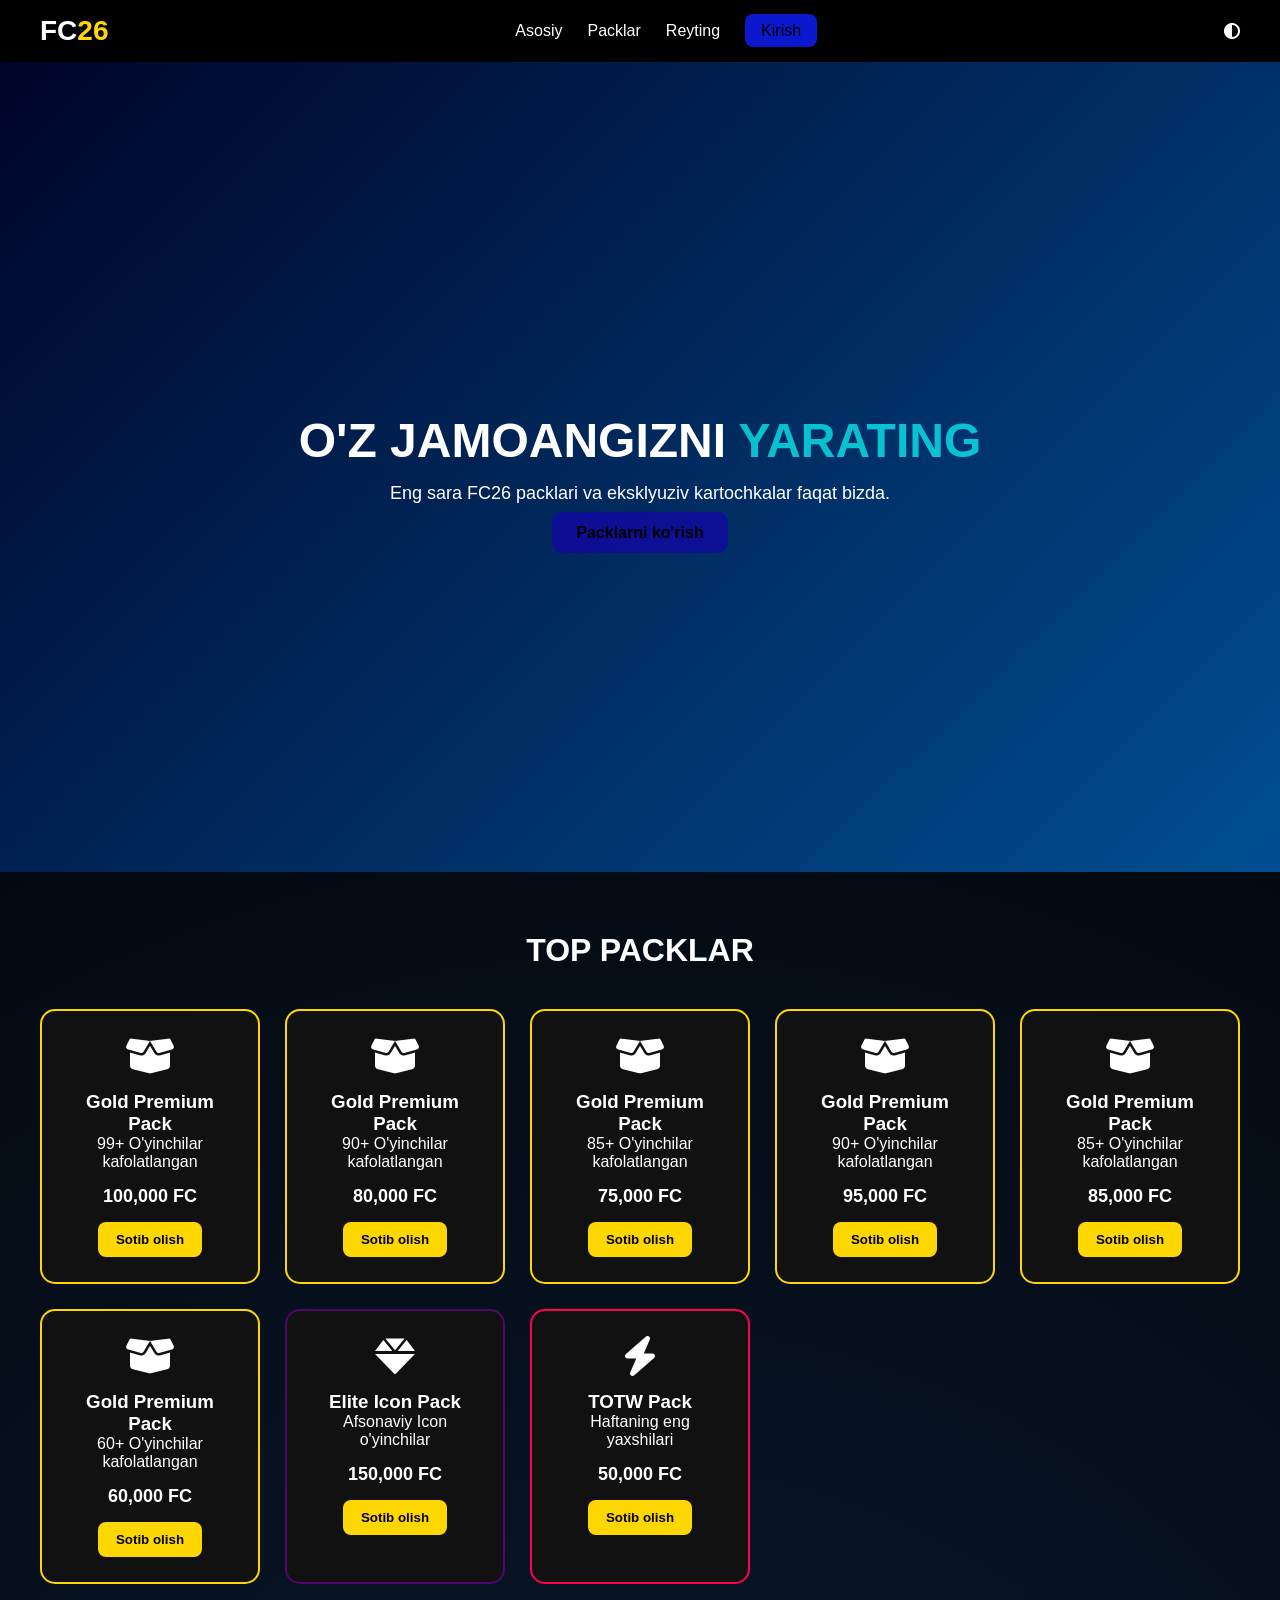
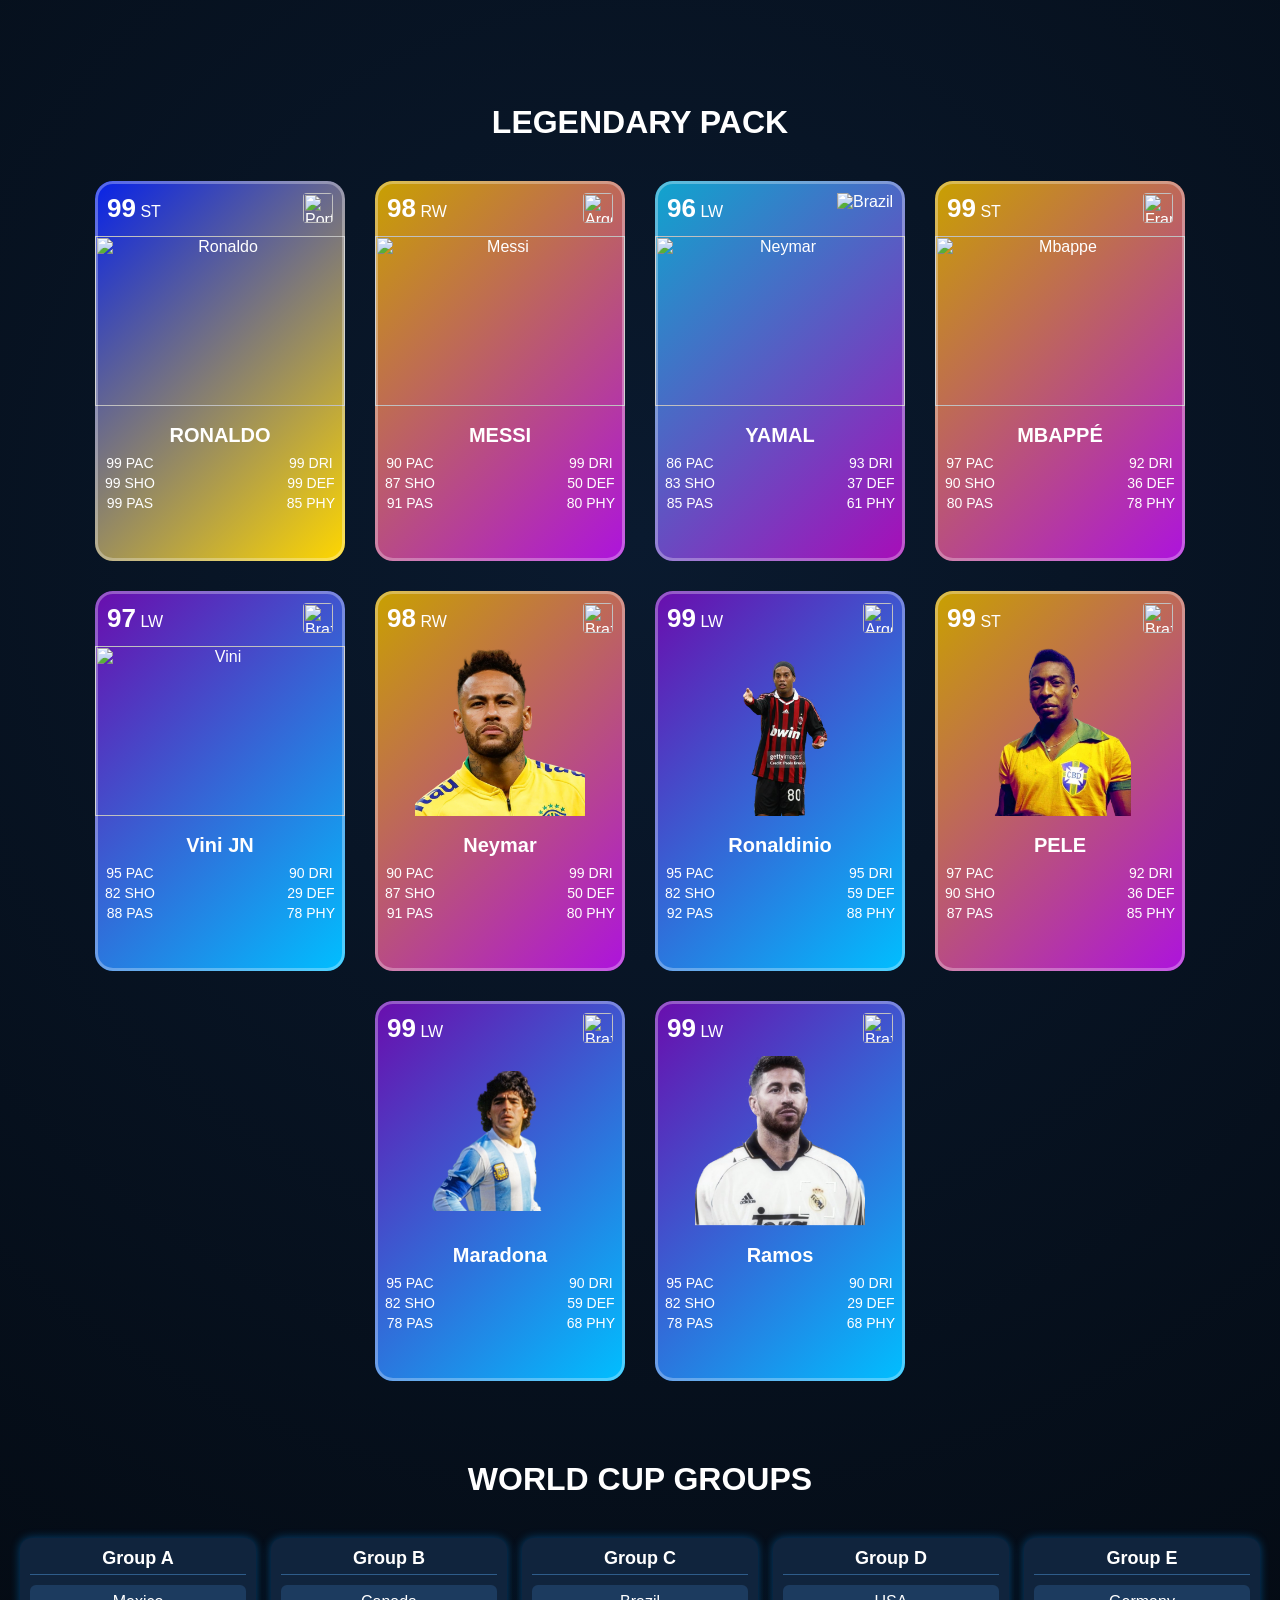
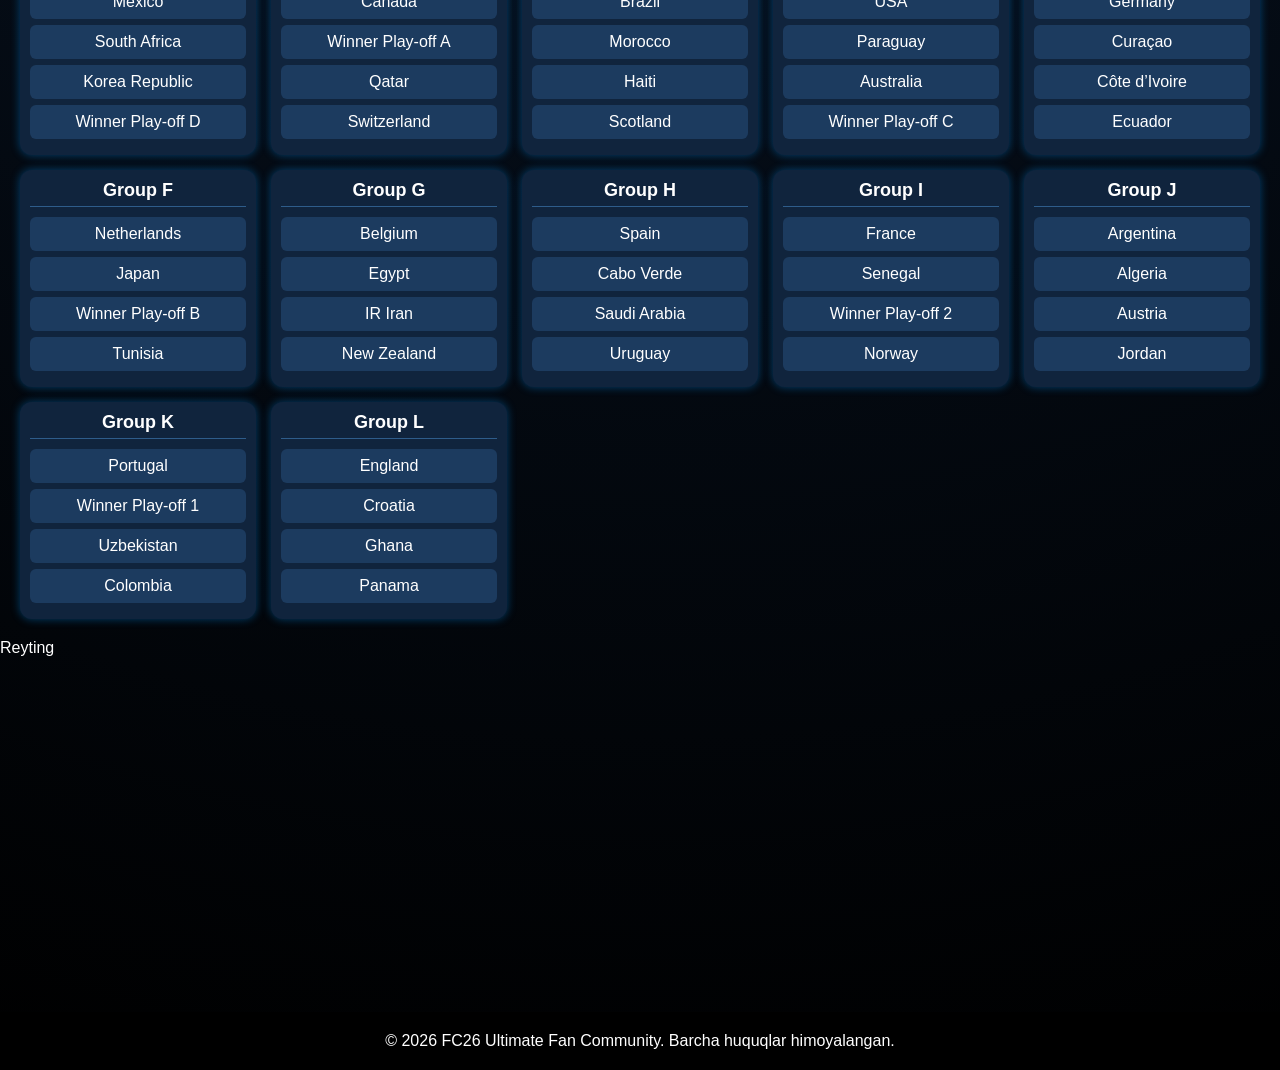
==== commit cf381b16: "update" ====
--- a/index.html
+++ b/index.html
@@ -17,7 +17,7 @@
             <li><a href="#">Asosiy</a></li>
             <li><a href="#packs">Packlar</a></li>
             <li><a href='#LEGENDARY PACK'>Reyting</a></li>
-            <li><a class='btn-join' href='/kirish'>Kirish</a></li>
+            <li><a class='btn-join' href='./index4.html'>Kirish</a></li>
         </ul>
         <label for="toggle-theme">
             <i class="fa-solid fa-circle-half-stroke"></i>
@@ -25,7 +25,7 @@
         </label>
     </nav>
     <header class="hero" id="Asosiy">
-        <div class="hero-content">
+        <div class="hero-content"> 
             <h1>O'Z JAMOANGIZNI <span>YARATING</span></h1>
             <p>Eng sara FC26 packlari va eksklyuziv kartochkalar faqat bizda.</p>
             <a href="#packs" class="btn-main">Packlarni ko'rish</a>
@@ -464,40 +464,22 @@
                         <div class="team">Ghana</div>
                         <div class="team">Panama</div>
                     </div>
-                    
-                </div>
-                
-                <center>
-                    
-                    <div class="father-div">
-                        <div class="card1">
-                            <details >
-                                <summary>В каком году Криштиану Роналду родился?</summary>
-                                <p>1985 году родился</p>
-                            </details>
-                        </div>
-                        <div class="card2">
-                            <details open>
-                                <summary>Роналдо сколько забил гол в АПЛ?</summary>
-                    <p>31 гол забил</p>
-                </details>
-            </div>
-            <div class="card3">
-                <details >
-                    <summary>В каком городе прошёл лиги чемпионов 2008 год</summary>
-                    <p>Ответ в Москва прошёл в лужники 21 мая 2008 году</p>
-                </details>
-            
-        </main>
-               <footer>
-            <p>&copy; 2026 FC26 Ultimate Fan Community. Barcha huquqlar himoyalangan.</p>
-        </footer>
-                
-        </div>
-            
-</center>
-            
-            
-            
-        </body>
-        </html>+                </div>
+                <div class="father-div2">       
+                    <span>Reyting</span>
+</div>
+</div>
+
+<iframe width="560" height="315" src="https://www.youtube.com/embed/O59QDZs3Xl0?si=-DH87J320hKyLku3" title="YouTube video player" frameborder="0" allow="accelerometer; autoplay; clipboard-write; encrypted-media; gyroscope; picture-in-picture; web-share" referrerpolicy="strict-origin-when-cross-origin" allowfullscreen></iframe>
+
+
+<footer>
+    <p>&copy; 2026 FC26 Ultimate Fan Community. Barcha huquqlar himoyalangan.</p>
+</footer>
+
+</div>
+
+
+
+</body>
+</html>
--- a/style.css
+++ b/style.css
@@ -370,26 +370,31 @@
     align-content: center;
 }
 .card1{
+    align-items: 40px 35px;
     width: 800px;
-    background-color:rgb(175, 41, 0);
+    background-color:rgb(63, 12, 204);
     border-radius: 20px;
     margin-top: 20px;
 }
 .card2{
     width: 800px;
-    background-color:rgb(175, 41, 0);
+    background-color:rgb(15, 29, 225);
     border-radius: 20px;
     margin-top: 20px;
 }
 .card3{
     width: 800px;
-    background-color:rgb(175, 41, 0);
+    background-color:rgb(6, 24, 225);
     border-radius: 20px;
     margin-top: 20px;
 }
-.card4{ 
-    width: 800px;
-    background-color:rgb(55, 226, 43);
-    border-radius: 20px;
-    margin-top: 20px;
-}
+.ded h3{
+    color: aliceblue;
+}
+.father-div2{
+    text-align: start;
+}
+.h3{
+    text-shadow: 18px 18px 4px #0722e8;
+    background-color: blueviolet;
+}
--- a/style.css
+++ b/style.css
@@ -370,26 +370,31 @@
     align-content: center;
 }
 .card1{
+    align-items: 40px 35px;
     width: 800px;
-    background-color:rgb(175, 41, 0);
+    background-color:rgb(63, 12, 204);
     border-radius: 20px;
     margin-top: 20px;
 }
 .card2{
     width: 800px;
-    background-color:rgb(175, 41, 0);
+    background-color:rgb(15, 29, 225);
     border-radius: 20px;
     margin-top: 20px;
 }
 .card3{
     width: 800px;
-    background-color:rgb(175, 41, 0);
+    background-color:rgb(6, 24, 225);
     border-radius: 20px;
     margin-top: 20px;
 }
-.card4{ 
-    width: 800px;
-    background-color:rgb(55, 226, 43);
-    border-radius: 20px;
-    margin-top: 20px;
-}
+.ded h3{
+    color: aliceblue;
+}
+.father-div2{
+    text-align: start;
+}
+.h3{
+    text-shadow: 18px 18px 4px #0722e8;
+    background-color: blueviolet;
+}
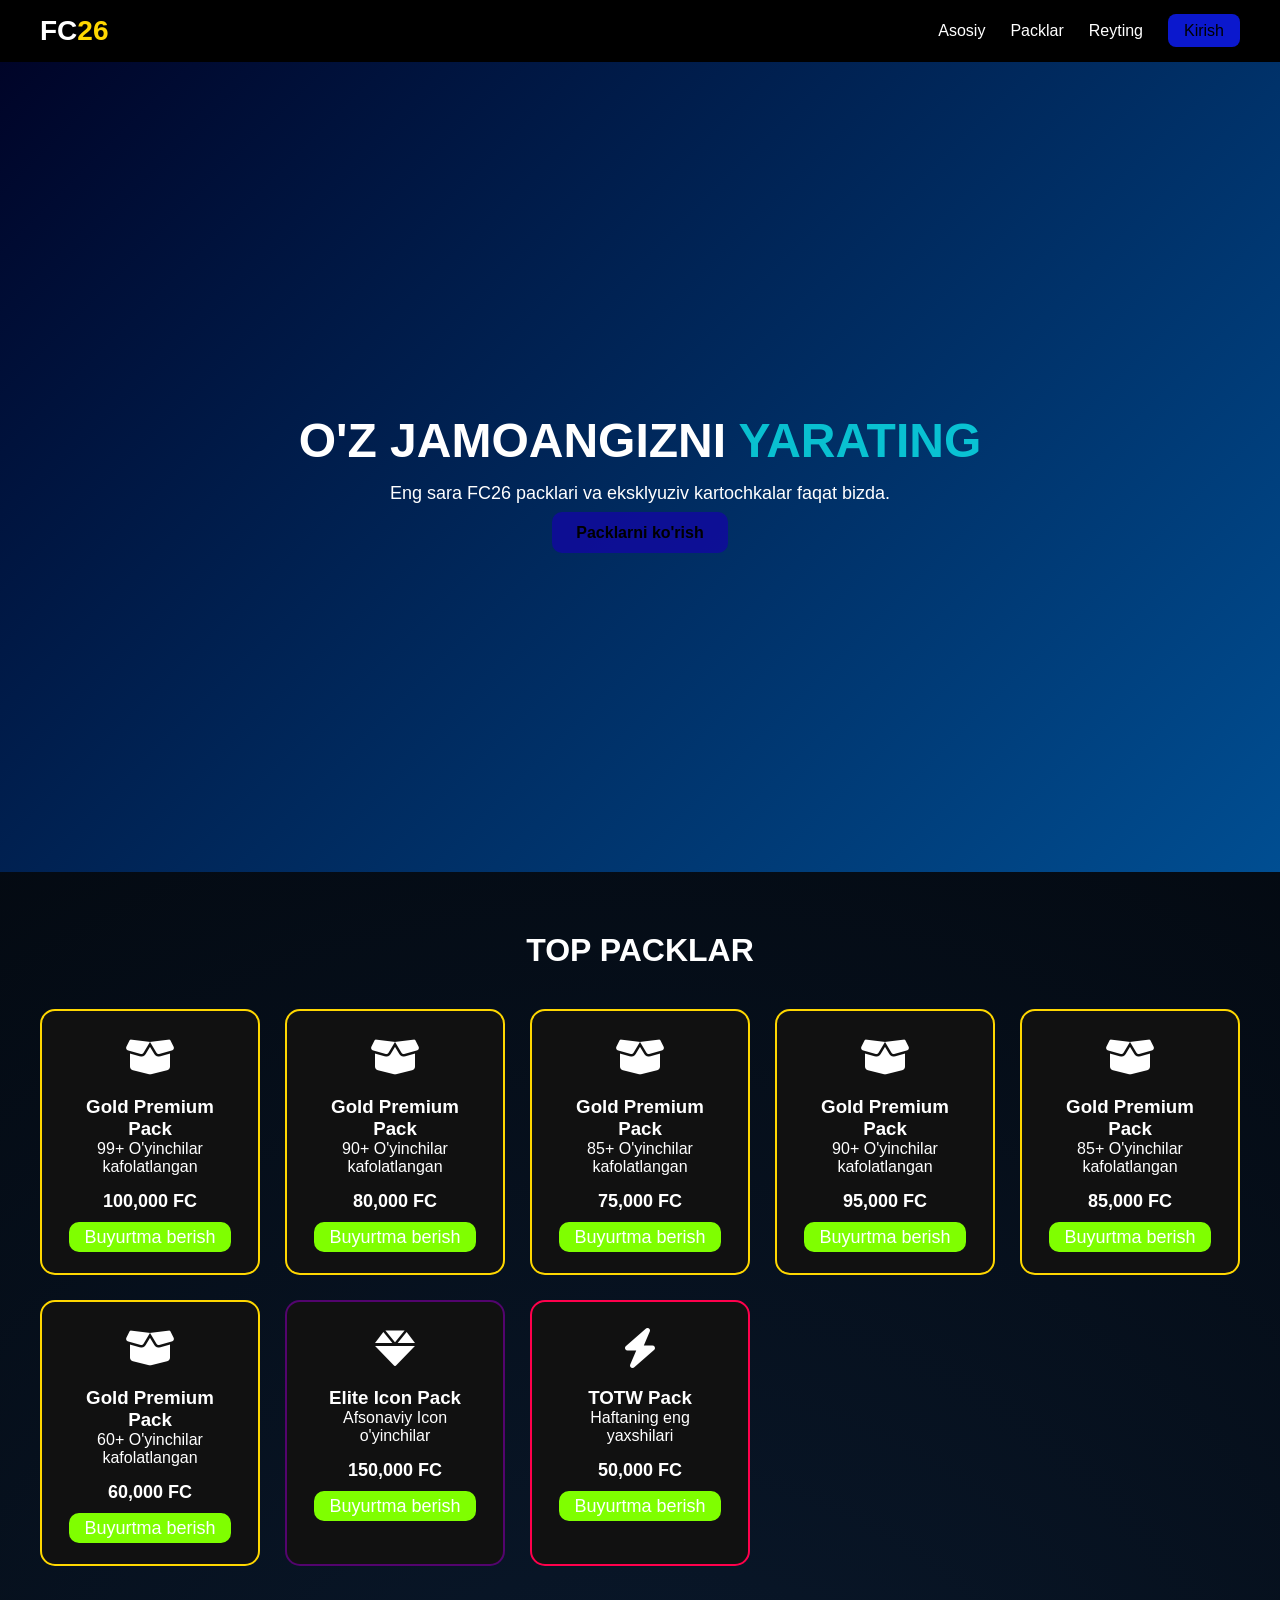
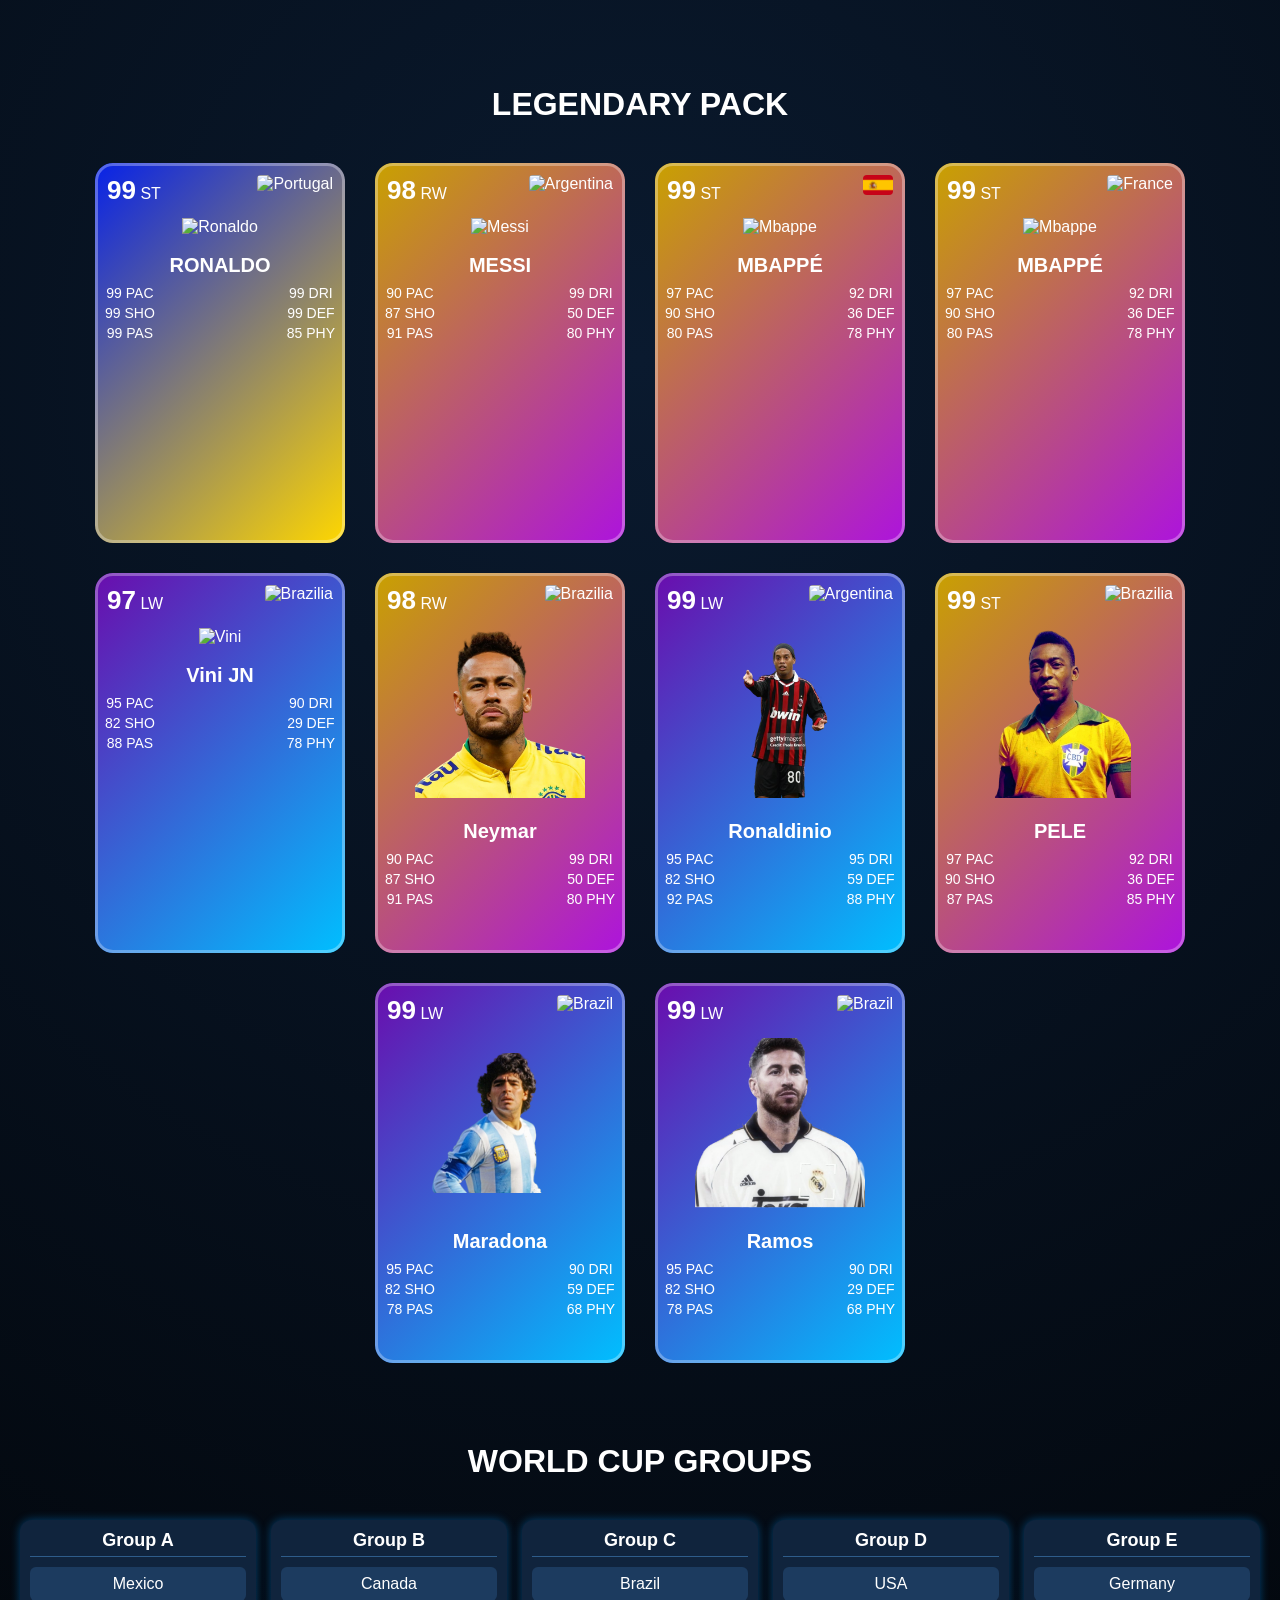
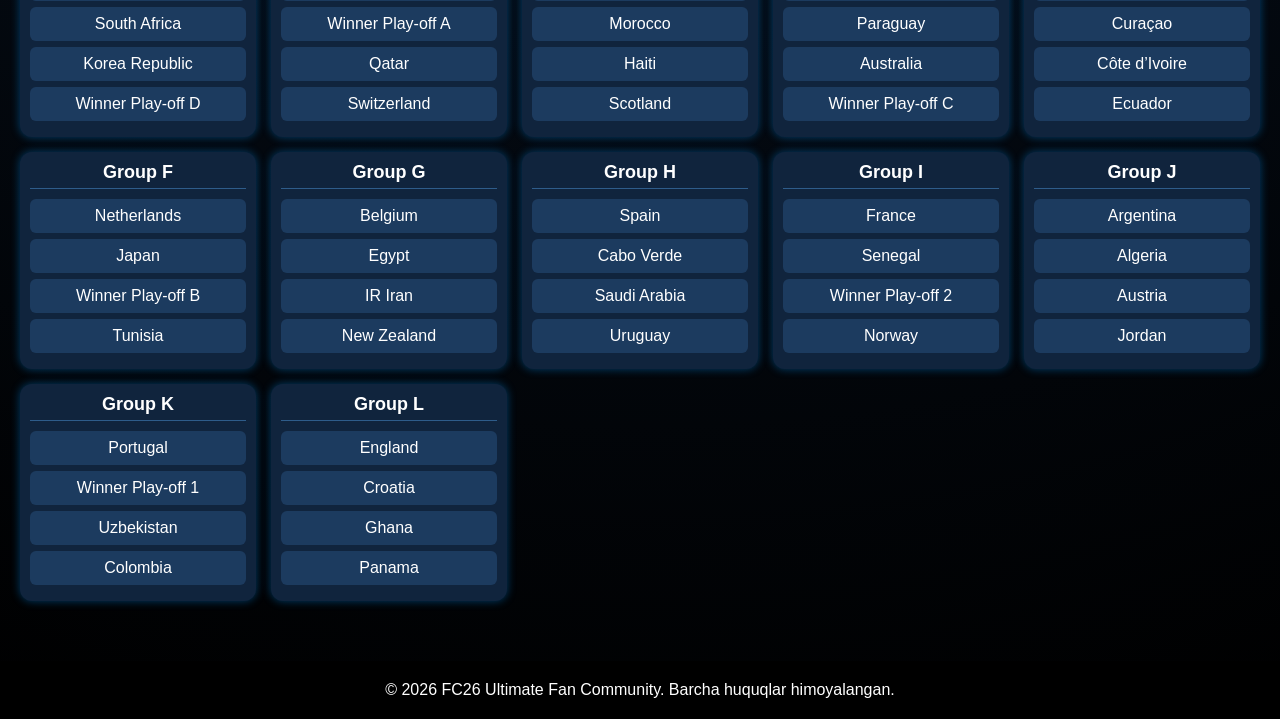
==== commit 855838ba: "update" ====
--- a/index.html
+++ b/index.html
@@ -1,4 +1,6 @@
+<!DOCTYPE html>
 <html lang="uz">
+
 <head>
     <meta charset="UTF-8">
     <meta name="viewport" content="width=device-width, initial-scale=1.0">
@@ -6,480 +8,505 @@
     <link rel="stylesheet" href="style.css">
     <link rel="stylesheet" href="https://cdnjs.cloudflare.com/ajax/libs/font-awesome/6.0.0/css/all.min.css">
 </head>
+
 <body>
-    <input type="checkbox" id="toggle-theme">
-    
-         
+    <input type="checkbox" id="toggle-modal">
     <nav>
-        
         <div class="logo">FC<span>26</span></div>
         <ul>
             <li><a href="#">Asosiy</a></li>
             <li><a href="#packs">Packlar</a></li>
-            <li><a href='#LEGENDARY PACK'>Reyting</a></li>
-            <li><a class='btn-join' href='./index4.html'>Kirish</a></li>
+            <li><a href='./7.html'>Reyting</a></li>
+            <li><a class='btn-join' href=index4.html>Kirish</a></li>
         </ul>
-        <label for="toggle-theme">
-            <i class="fa-solid fa-circle-half-stroke"></i>
-            
-        </label>
     </nav>
+
     <header class="hero" id="Asosiy">
-        <div class="hero-content"> 
+        <div class="hero-content">
             <h1>O'Z JAMOANGIZNI <span>YARATING</span></h1>
             <p>Eng sara FC26 packlari va eksklyuziv kartochkalar faqat bizda.</p>
             <a href="#packs" class="btn-main">Packlarni ko'rish</a>
         </div>
     </header>
+
+    <section id="packs" class="packs-container">
+        <h2 class="section-title">TOP PACKLAR</h2>
+        <div class="packs-grid">
+
+            <div class="pack-card gold">
+                <div class="pack-img">
+                    <i class="fas fa-box-open"></i>
+                </div>
+                <h3>Gold Premium Pack</h3>
+                <p>99+ O'yinchilar kafolatlangan</p>
+                <span class="price">100,000 FC</span>
+                <label for="toggle-modal" class="modal-btn">
+                    Buyurtma berish
+                </label>
+            </div>
+
+            <div class="pack-card gold">
+                <div class="pack-img">
+                    <i class="fas fa-box-open"></i>
+                </div>
+                <h3>Gold Premium Pack</h3>
+                <p>90+ O'yinchilar kafolatlangan</p>
+                <span class="price">80,000 FC</span>
+                <label for="toggle-modal" class="modal-btn">
+                    Buyurtma berish
+                </label>
+            </div>
+
+            <div class="pack-card gold">
+                <div class="pack-img">
+                    <i class="fas fa-box-open"></i>
+                </div>
+                <h3>Gold Premium Pack</h3>
+                <p>85+ O'yinchilar kafolatlangan</p>
+                <span class="price">75,000 FC</span>
+                <label for="toggle-modal" class="modal-btn">
+                    Buyurtma berish
+                </label>
+            </div>
+
+            <div class="pack-card gold">
+                <div class="pack-img">
+                    <i class="fas fa-box-open"></i>
+                </div>
+                <h3>Gold Premium Pack</h3>
+                <p>90+ O'yinchilar kafolatlangan</p>
+                <span class="price">95,000 FC</span>
+                <label for="toggle-modal" class="modal-btn">
+                    Buyurtma berish
+                </label>
+            </div>
+
+            <div class="pack-card gold">
+                <div class="pack-img">
+                    <i class="fas fa-box-open"></i>
+                </div>
+                <h3>Gold Premium Pack</h3>
+                <p>85+ O'yinchilar kafolatlangan</p>
+                <span class="price">85,000 FC</span>
+                <label for="toggle-modal" class="modal-btn">
+                    Buyurtma berish
+                </label>
+            </div>
+
+            <div class="pack-card gold">
+                <div class="pack-img">
+                    <i class="fas fa-box-open"></i>
+                </div>
+                <h3>Gold Premium Pack</h3>
+                <p>60+ O'yinchilar kafolatlangan</p>
+                <span class="price">60,000 FC</span>
+                <label for="toggle-modal" class="modal-btn">
+                    Buyurtma berish
+                </label>
+            </div>
+
+            <div class="pack-card elite">
+                <div class="pack-img">
+                    <i class="fas fa-gem"></i>
+                </div>
+                <h3>Elite Icon Pack</h3>
+                <p>Afsonaviy Icon o'yinchilar</p>
+                <span class="price">150,000 FC</span>
+                <label for="toggle-modal" class="modal-btn">
+                    Buyurtma berish
+                </label>
+            </div>
+
+            <div class="pack-card special">
+                <div class="pack-img">
+                    <i class="fas fa-bolt"></i>
+                </div>
+                <h3>TOTW Pack</h3>
+                <p>Haftaning eng yaxshilari</p>
+                <span class="price">50,000 FC</span>
+                <label for="toggle-modal" class="modal-btn">
+                    Buyurtma berish
+                </label>
+            </div>
+
+        </div>
+    </section>
     
-    <main class="theme">
-        <section id="packs" class="packs-container">
-            <h2 class="section-title">TOP PACKLAR</h2>
-            <div class="packs-grid">
-                
-                <div class="pack-card gold">
-                    <div class="pack-img">
-                        <i class="fas fa-box-open"></i>
-                    </div>
-                    <h3>Gold Premium Pack</h3>
-                    <p>99+ O'yinchilar kafolatlangan</p>
-                    <span class="price">100,000 FC</span>
-                    <button class="btn-buy">Sotib olish</button>
-                </div>
-                
-                <div class="pack-card gold">
-                    <div class="pack-img">
-                        <i class="fas fa-box-open"></i>
-                    </div>
-                    <h3>Gold Premium Pack</h3>
-                    <p>90+ O'yinchilar kafolatlangan</p>
-                    <span class="price">80,000 FC</span>
-                    <button class="btn-buy">Sotib olish</button>
-                </div>
-                
-                <div class="pack-card gold">
-                    <div class="pack-img">
-                        <i class="fas fa-box-open"></i>
-                    </div>
-                    <h3>Gold Premium Pack</h3>
-                    <p>85+ O'yinchilar kafolatlangan</p>
-                    <span class="price">75,000 FC</span>
-                    <button class="btn-buy">Sotib olish</button>
-                </div>
-                
-                <div class="pack-card gold">
-                    <div class="pack-img">
-                        <i class="fas fa-box-open"></i>
-                    </div>
-                    <h3>Gold Premium Pack</h3>
-                    <p>90+ O'yinchilar kafolatlangan</p>
-                    <span class="price">95,000 FC</span>
-                    <button class="btn-buy">Sotib olish</button>
-                </div>
-                
-                <div class="pack-card gold">
-                    <div class="pack-img">
-                        <i class="fas fa-box-open"></i>
-                    </div>
-                    <h3>Gold Premium Pack</h3>
-                    <p>85+ O'yinchilar kafolatlangan</p>
-                    <span class="price">85,000 FC</span>
-                    <button class="btn-buy">Sotib olish</button>
-                </div>
-                
-                <div class="pack-card gold">
-                    <div class="pack-img">
-                        <i class="fas fa-box-open"></i>
-                    </div>
-                    <h3>Gold Premium Pack</h3>
-                    <p>60+ O'yinchilar kafolatlangan</p>
-                    <span class="price">60,000 FC</span>
-                    <button class="btn-buy">Sotib olish</button>
-                </div>
-                
-                <div class="pack-card elite">
-                    <div class="pack-img">
-                        <i class="fas fa-gem"></i>
-                    </div>
-                    <h3>Elite Icon Pack</h3>
-                    <p>Afsonaviy Icon o'yinchilar</p>
-                    <span class="price">150,000 FC</span>
-                    <button class="btn-buy">Sotib olish</button>
-                </div>
-                
-                <div class="pack-card special">
-                    <div class="pack-img">
-                        <i class="fas fa-bolt"></i>
-                    </div>
-                    <h3>TOTW Pack</h3>
-                    <p>Haftaning eng yaxshilari</p>
-                    <span class="price">50,000 FC</span>
-                    <button class="btn-buy">Sotib olish</button>
-                </div>
-                
-            </div>
-        </section>
-        
-        <section id="LEGENDARY PACK" class="player-card-section">
-            <h2 class="section-title">LEGENDARY <span>PACK</span></h2>
-            <div class="card-container">
-                
-                <div class="fc26-card card-ronaldo">
-                    <div class="card-background"></div>
-                    <div class="player-info">
-                        <div class="rating-rank">
-                            <span class="rating">99</span>
-                            <span class="rank">ST</span>
-                        </div>
-                        <div class="player-logo">
-                            <img src="https://upload.wikimedia.org/wikipedia/commons/thumb/5/5c/Flag_of_Portugal.svg/250px-Flag_of_Portugal.svg.png" alt="Portugal" class="flag">
-                        </div>
-                    </div>
-                    <img src="https://cdn.futwiz.com/assets/img/fc26/faces/67129665.png" alt="Ronaldo" class="player-image">
-                    <div class="card-footer">
-                        <h3 class="player-name">RONALDO</h3>
-                        <div class="stats">
-                            <div class="stat-col"><span>99 PAC</span><span>99 SHO</span><span>99 PAS</span></div>
-                            <div class="stat-col"><span>99 DRI</span><span>99 DEF</span><span>85 PHY</span></div>
-                        </div>
-                    </div>
-                    <div class="card-border"></div>
-                </div>
-                
-                <div class="fc26-card card-gold">
-                    <div class="card-background"></div>
-                    <div class="player-info">
-                        <div class="rating-rank">
-                            <span class="rating">98</span>
-                            <span class="rank">RW</span>
-                        </div>
-                        <div class="player-logo">
-                            <img src="https://upload.wikimedia.org/wikipedia/commons/thumb/1/1a/Flag_of_Argentina.svg/250px-Flag_of_Argentina.svg.png" alt="Argentina" class="flag">
-                        </div>
-                    </div>
-                    <img src="https://cdn3.futbin.com/content/fifa26/img/players/p117598535.png?fm=png&ixlib=java-2.1.0&verzion=1&w=252&s=7bdf9c8cef222a116f01505e09cd7559" alt="Messi" class="player-image">
-                    <div class="card-footer">
-                        <h3 class="player-name">MESSI</h3>
-                        <div class="stats">
-                            <div class="stat-col"><span>90 PAC</span><span>87 SHO</span><span>91 PAS</span></div>
-                            <div class="stat-col"><span>99 DRI</span><span>50 DEF</span><span>80 PHY</span></div>
-                        </div>
-                    </div>
-                    <div class="card-border"></div>
-                </div>
-                
-                <div class="fc26-card card-neymar">
-                    <div class="card-background"></div>
-                    <div class="player-info">
-                        <div class="rating-rank">
-                            <span class="rating">96</span>
-                            <span class="rank">LW</span>
-                        </div>
-                        <div class="player-logo">
-                            <img class="bot-tob-pob" src="/Снимок экрана 2026-04-04 102635.png  " alt="Brazil" class="flag">
-                        </div>
-                    </div>
-                    <img src="https://cdn3.futbin.com/content/fifa26/img/players/p67386507.png?fm=png&ixlib=java-2.1.0&verzion=1&w=252&s=fb3e56e8808c5c728a7213c2ce36c33e" alt="Neymar" class="player-image">
-                    <div class="card-footer">
-                        <h3 class="player-name">YAMAL</h3>
-                        <div class="stats">
-                            <div class="stat-col"><span>86 PAC</span><span>83 SHO</span><span>85 PAS</span></div>
-                            <div class="stat-col"><span>93 DRI</span><span>37 DEF</span><span>61 PHY</span></div>
-                        </div>
-                    </div>
-                    <div class="card-border"></div>
-                </div>
-                
-                <div class="fc26-card card-gold">
-                    <div class="card-background"></div>
-                    <div class="player-info">
-                        <div class="rating-rank">
-                            <span class="rating">99</span>
-                            <span class="rank">ST</span>
-                        </div>
-                        <div class="player-logo">
-                            <img src="https://upload.wikimedia.org/wikipedia/commons/thumb/c/c3/Flag_of_France.svg/250px-Flag_of_France.svg.png" alt="France" class="flag">
-                        </div>
-                    </div>
-                    <img src="https://cdn.futwiz.com/assets/img/fc26/faces/84117827.png" alt="Mbappe" class="player-image">
-                    <div class="card-footer">
-                        <h3 class="player-name">MBAPPÉ</h3>
-                        <div class="stats">
-                            <div class="stat-col"><span>97 PAC</span><span>90 SHO</span><span>80 PAS</span></div>
-                            <div class="stat-col"><span>92 DRI</span><span>36 DEF</span><span>78 PHY</span></div>
-                        </div>
-                    </div>
-                    <div class="card-border"></div>
-                </div>
-                
-                <div class="fc26-card card-vini">
-                    <div class="card-background"></div>
-                    <div class="player-info">
-                        <div class="rating-rank">
-                            <span class="rating">97</span>
-                            <span class="rank">LW</span>
-                        </div>
-                        <div class="player-logo">
-                            <img src="https://upload.wikimedia.org/wikipedia/commons/thumb/0/05/Flag_of_Brazil.svg/250px-Flag_of_Brazil.svg.png" alt="Brazilia" class="flag">
-                        </div>
-                    </div>
-                    <img src="https://cdn.futwiz.com/assets/img/fc24/faces/50570442.png" alt="Vini" class="player-image">
-                    <div class="card-footer">
-                        <h3 class="player-name">Vini JN</h3>
-                        <div class="stats">
-                            <div class="stat-col"><span>95 PAC</span><span>82 SHO</span><span>88 PAS</span></div>
-                            <div class="stat-col"><span>90 DRI</span><span>29 DEF</span><span>78 PHY</span></div>
-                        </div>
-                    </div>
-                    <div class="card-border"></div>
-                </div>
-                
-                
-                <div class="fc26-card card-gold">
-                    <div class="card-background"></div>
-                    <div class="player-info">
-                        <div class="rating-rank">
-                            <span class="rating">98</span>
-                            <span class="rank">RW</span>
-                        </div>
-                        <div class="player-logo">
-                            <img src="https://upload.wikimedia.org/wikipedia/commons/thumb/0/05/Flag_of_Brazil.svg/250px-Flag_of_Brazil.svg.png" alt="Brazilia" class="flag">
-                        </div>
-                    </div>
-                    <img src="./0f5f572d-b572-4aab-a779-6727949f69a0_removalai_preview.png" alt="Messi" class="player-image">
-                    <div class="card-footer">
-                        <h3 class="player-name">Neymar</h3>
-                        <div class="stats">
-                            <div class="stat-col"><span>90 PAC</span><span>87 SHO</span><span>91 PAS</span></div>
-                            <div class="stat-col"><span>99 DRI</span><span>50 DEF</span><span>80 PHY</span></div>
-                        </div>
-                    </div>
-                    <div class="card-border"></div>
-                </div>
-                
-                <div class="fc26-card card-vini">
-                    <div class="card-background"></div>
-                    <div class="player-info">
-                        <div class="rating-rank">
-                            <span class="rating">99</span>
-                            <span class="rank">LW</span>
-                        </div>
-                        <div class="player-logo">
-                            <img src="https://upload.wikimedia.org/wikipedia/commons/thumb/0/05/Flag_of_Brazil.svg/250px-Flag_of_Brazil.svg.png" alt="Argentina" class="flag">
-                        </div>
-                    </div>
-                    <img src="./196197d8-8cbe-4401-9bad-dcc6fa1f2d31_removalai_preview.png" alt="Vini" class="player-image">
-                    <div class="card-footer">
-                        <h3 class="player-name">Ronaldinio</h3>
-                        <div class="stats">
-                            <div class="stat-col"><span>95 PAC</span><span>82 SHO</span><span>92 PAS</span></div>
-                            <div class="stat-col"><span>95 DRI</span><span>59 DEF</span><span>88 PHY</span></div>
-                        </div>
-                    </div>
-                    <div class="card-border"></div>
-                </div>
-                
-                <div class="fc26-card card-gold">
-                    <div class="card-background"></div>
-                    <div class="player-info">
-                        <div class="rating-rank">
-                            <span class="rating">99</span>
-                            <span class="rank">ST</span>
-                        </div>
-                        <div class="player-logo">
-                            <img src="https://upload.wikimedia.org/wikipedia/commons/thumb/0/05/Flag_of_Brazil.svg/250px-Flag_of_Brazil.svg.png" alt="Brazilia" class="flag">
-                        </div>
-                    </div>
-                    <img src="./70a06674-2bf3-44b9-a082-b8e635643ce4_removalai_preview.png" alt="Mbappe" class="player-image">
-                    <div class="card-footer">
-                        <h3 class="player-name">PELE</h3>
-                        <div class="stats">
-                            <div class="stat-col"><span>97 PAC</span><span>90 SHO</span><span>87 PAS</span></div>
-                            <div class="stat-col"><span>92 DRI</span><span>36 DEF</span><span>85 PHY</span></div>
-                        </div>
-                    </div>
-                    <div class="card-border"></div>
-                </div>
-                
-                <div class="fc26-card card-vini">
-                    <div class="card-background"></div>
-                    <div class="player-info">
-                        <div class="rating-rank">
-                            <span class="rating">99</span>
-                            <span class="rank">LW</span>
-                        </div>
-                        <div class="player-logo">
-                            <img src="https://upload.wikimedia.org/wikipedia/commons/thumb/1/1a/Flag_of_Argentina.svg/250px-Flag_of_Argentina.svg.png" alt="Brazil" class="flag">
-                        </div>
-                    </div>
-                    <img src="./cab7573b-a570-4308-87da-259aebd938ca_removalai_preview.png" alt="Vini" class="player-image">
-                    <div class="card-footer">
-                        <h3 class="player-name">Maradona</h3>
-                        <div class="stats">
-                            <div class="stat-col"><span>95 PAC</span><span>82 SHO</span><span>78 PAS</span></div>
-                            <div class="stat-col"><span>90 DRI</span><span>59 DEF</span><span>68 PHY</span></div>
-                        </div>
-                    </div>
-                    <div class="card-border"></div>
-                </div>
-                
-                
-                <div class="fc26-card card-vini">
-                    <div class="card-background"></div>
-                    <div class="player-info">
-                        <div class="rating-rank">
-                            <span class="rating">99</span>
-                            <span class="rank">LW</span>
-                        </div>
-                        <div class="player-logo">
-                            <img src="https://upload.wikimedia.org/wikipedia/commons/thumb/0/05/Flag_of_Brazil.svg/250px-Flag_of_Brazil.svg.png" alt="Brazil" class="flag">
-                        </div>
-                    </div>
-                    <img src="./abbe4025-fc81-413a-8631-7bf26ea591dd_removalai_preview.png" alt="Vini" class="player-image">
-                    <div class="card-footer">
-                        <h3 class="player-name">Ramos</h3>
-                        <div class="stats">
-                            <div class="stat-col"><span>95 PAC</span><span>82 SHO</span><span>78 PAS</span></div>
-                            <div class="stat-col"><span>90 DRI</span><span>29 DEF</span><span>68 PHY</span></div>
-                        </div>
-                    </div>
-                    <div class="card-border"></div>
-                </div>
-                
-            </div>
-        </section>
-        
-      
-                <link rel="stylesheet" href="style.css">
-     
-                
-                <h1>WORLD CUP GROUPS</h1>
-                
-                <div class="grid">
-                    
-                    <!-- Group A -->
-                    <div class="group">
-                        <h2>Group A</h2>
-                        <div class="team">Mexico</div>
-                        <div class="team">South Africa</div>
-                        <div class="team">Korea Republic</div>
-                        <div class="team">Winner Play-off D</div>
-                    </div>
-                    
-                    <!-- Group B -->
-                    <div class="group">
-                        <h2>Group B</h2>
-                        <div class="team">Canada</div>
-                        <div class="team">Winner Play-off A</div>
-                        <div class="team">Qatar</div>
-                        <div class="team">Switzerland</div>
-                    </div>
-                    
-                    <!-- Group C -->
-                    <div class="group">
-                        <h2>Group C</h2>
-                        <div class="team">Brazil</div>
-                        <div class="team">Morocco</div>
-                        <div class="team">Haiti</div>
-                        <div class="team">Scotland</div>
-                    </div>
-                    
-                    <!-- Group D -->
-                    <div class="group">
-                        <h2>Group D</h2>
-                        <div class="team">USA</div>
-                        <div class="team">Paraguay</div>
-                        <div class="team">Australia</div>
-                        <div class="team">Winner Play-off C</div>
-                    </div>
-                    
-                    <!-- Group E -->
-                    <div class="group">
-                        <h2>Group E</h2>
-                        <div class="team">Germany</div>
-                        <div class="team">Curaçao</div>
-                        <div class="team">Côte d’Ivoire</div>
-                        <div class="team">Ecuador</div>
-                    </div>
-                    
-                    <!-- Group F -->
-                    <div class="group">
-                        <h2>Group F</h2>
-                        <div class="team">Netherlands</div>
-                        <div class="team">Japan</div>
-                        <div class="team">Winner Play-off B</div>
-                        <div class="team">Tunisia</div>
-                    </div>
-                    
-                    <!-- Group G -->
-                    <div class="group">
-                        <h2>Group G</h2>
-                        <div class="team">Belgium</div>
-                        <div class="team">Egypt</div>
-                        <div class="team">IR Iran</div>
-                        <div class="team">New Zealand</div>
-                    </div>
-                    
-                    <!-- Group H -->
-                    <div class="group">
-                        <h2>Group H</h2>
-                        <div class="team">Spain</div>
-                        <div class="team">Cabo Verde</div>
-                        <div class="team">Saudi Arabia</div>
-                        <div class="team">Uruguay</div>
-                    </div>
-                    
-                    <!-- Group I -->
-                    <div class="group">
-                        <h2>Group I</h2>
-                        <div class="team">France</div>
-                        <div class="team">Senegal</div>
-                        <div class="team">Winner Play-off 2</div>
-                        <div class="team">Norway</div>
-                    </div>
-                    
-                    <!-- Group J -->
-                    <div class="group">
-                        <h2>Group J</h2>
-                        <div class="team">Argentina</div>
-                        <div class="team">Algeria</div>
-                        <div class="team">Austria</div>
-                        <div class="team">Jordan</div>
-                    </div>
-                    
-                    <!-- Group K -->
-                    <div class="group">
-                        <h2>Group K</h2>
-                        <div class="team">Portugal</div>
-                        <div class="team">Winner Play-off 1</div>
-                        <div class="team">Uzbekistan</div>
-                        <div class="team">Colombia</div>
-                    </div>
-                    
-                    <!-- Group L -->
-                    <div class="group">
-                        <h2>Group L</h2>
-                        <div class="team">England</div>
-                        <div class="team">Croatia</div>
-                        <div class="team">Ghana</div>
-                        <div class="team">Panama</div>
-                    </div>
-                </div>
-                <div class="father-div2">       
-                    <span>Reyting</span>
-</div>
-</div>
-
-<iframe width="560" height="315" src="https://www.youtube.com/embed/O59QDZs3Xl0?si=-DH87J320hKyLku3" title="YouTube video player" frameborder="0" allow="accelerometer; autoplay; clipboard-write; encrypted-media; gyroscope; picture-in-picture; web-share" referrerpolicy="strict-origin-when-cross-origin" allowfullscreen></iframe>
-
-
-<footer>
-    <p>&copy; 2026 FC26 Ultimate Fan Community. Barcha huquqlar himoyalangan.</p>
-</footer>
-
-</div>
-
-
+    <div class="modal">
+        <label for="toggle-modal" class="close-modal">✖️</label>
+        <h2>
+            Buyurtmangiz qabul qilindi.
+        </h2>
+        <center>
+            <img class="gif" src="./Без названия.png" alt="">
+        </center>
+    </div>
+    <section id="LEGENDARY PACK" class="player-card-section">
+        <h2 class="section-title">LEGENDARY <span>PACK</span></h2>
+        <div class="card-container">
+
+            <div class="fc26-card card-ronaldo">
+                <div class="card-background"></div>
+                <div class="player-info">
+                    <div class="rating-rank">
+                        <span class="rating">99</span>
+                        <span class="rank">ST</span>
+                    </div>
+                    <div class="player-logo">
+                        <img src="https://upload.wikimedia.org/wikipedia/commons/thumb/5/5c/Flag_of_Portugal.svg/250px-Flag_of_Portugal.svg.png"
+                            alt="Portugal" class="flag">
+                    </div>
+                </div>
+                <img src="https://cdn.futwiz.com/assets/img/fc26/faces/67129665.png" alt="Ronaldo" class="player-image">
+                <div class="card-footer">
+                    <h3 class="player-name">RONALDO</h3>
+                    <div class="stats">
+                        <div class="stat-col"><span>99 PAC</span><span>99 SHO</span><span>99 PAS</span></div>
+                        <div class="stat-col"><span>99 DRI</span><span>99 DEF</span><span>85 PHY</span></div>
+                    </div>
+                </div>
+                <div class="card-border"></div>
+            </div>
+
+            <div class="fc26-card card-gold">
+                <div class="card-background"></div>
+                <div class="player-info">
+                    <div class="rating-rank">
+                        <span class="rating">98</span>
+                        <span class="rank">RW</span>
+                    </div>
+                    <div class="player-logo">
+                        <img src="https://upload.wikimedia.org/wikipedia/commons/thumb/1/1a/Flag_of_Argentina.svg/250px-Flag_of_Argentina.svg.png"
+                            alt="Argentina" class="flag">
+                    </div>
+                </div>
+                <img src="https://cdn3.futbin.com/content/fifa26/img/players/p117598535.png?fm=png&ixlib=java-2.1.0&verzion=1&w=252&s=7bdf9c8cef222a116f01505e09cd7559"
+                    alt="Messi" class="player-image">
+                <div class="card-footer">
+                    <h3 class="player-name">MESSI</h3>
+                    <div class="stats">
+                        <div class="stat-col"><span>90 PAC</span><span>87 SHO</span><span>91 PAS</span></div>
+                        <div class="stat-col"><span>99 DRI</span><span>50 DEF</span><span>80 PHY</span></div>
+                    </div>
+                </div>
+                <div class="card-border"></div>
+            </div>
+
+                 <div class="fc26-card card-gold">
+                <div class="card-background"></div>
+                <div class="player-info">
+                    <div class="rating-rank">
+                        <span class="rating">99</span>
+                        <span class="rank">ST</span>
+                    </div>
+                    <div class="player-logo">
+                        <img src="./Flag_of_Spain.svg.png"
+                            alt="France" class="flag">
+                    </div>
+                </div>
+                <img src="https://cdn3.futbin.com/content/fifa26/img/players/p67386507.png?fm=png&ixlib=java-2.1.0&verzion=1&w=252&s=fb3e56e8808c5c728a7213c2ce36c33e" alt="Mbappe" class="player-image">
+                <div class="card-footer">
+                    <h3 class="player-name">MBAPPÉ</h3>
+                    <div class="stats">
+                        <div class="stat-col"><span>97 PAC</span><span>90 SHO</span><span>80 PAS</span></div>
+                        <div class="stat-col"><span>92 DRI</span><span>36 DEF</span><span>78 PHY</span></div>
+                    </div>
+                </div>
+                <div class="card-border"></div>
+            </div>
+
+            <div class="fc26-card card-gold">
+                <div class="card-background"></div>
+                <div class="player-info">
+                    <div class="rating-rank">
+                        <span class="rating">99</span>
+                        <span class="rank">ST</span> 
+                    </div>
+                    <div class="player-logo">
+                        <img src="https://upload.wikimedia.org/wikipedia/commons/thumb/c/c3/Flag_of_France.svg/250px-Flag_of_France.svg.png"
+                            alt="France" class="flag">
+                    </div>
+                </div>
+                <img src="https://cdn.futwiz.com/assets/img/fc26/faces/84117827.png" alt="Mbappe" class="player-image">
+                <div class="card-footer">
+                    <h3 class="player-name">MBAPPÉ</h3>
+                    <div class="stats">
+                        <div class="stat-col"><span>97 PAC</span><span>90 SHO</span><span>80 PAS</span></div>
+                        <div class="stat-col"><span>92 DRI</span><span>36 DEF</span><span>78 PHY</span></div>
+                    </div>
+                </div>
+                <div class="card-border"></div>
+            </div>
+
+            <div class="fc26-card card-vini">
+                <div class="card-background"></div>
+                <div class="player-info">
+                    <div class="rating-rank">
+                        <span class="rating">97</span>
+                        <span class="rank">LW</span>
+                    </div>
+                    <div class="player-logo">
+                        <img src="https://upload.wikimedia.org/wikipedia/commons/thumb/0/05/Flag_of_Brazil.svg/250px-Flag_of_Brazil.svg.png"
+                            alt="Brazilia" class="flag">
+                    </div>
+                </div>
+                <img src="https://cdn.futwiz.com/assets/img/fc24/faces/50570442.png" alt="Vini" class="player-image">
+                <div class="card-footer">
+                    <h3 class="player-name">Vini JN</h3>
+                    <div class="stats">
+                        <div class="stat-col"><span>95 PAC</span><span>82 SHO</span><span>88 PAS</span></div>
+                        <div class="stat-col"><span>90 DRI</span><span>29 DEF</span><span>78 PHY</span></div>
+                    </div>
+                </div>
+                <div class="card-border"></div>
+            </div>
+
+
+            <div class="fc26-card card-gold">
+                <div class="card-background"></div>
+                <div class="player-info">
+                    <div class="rating-rank">
+                        <span class="rating">98</span>
+                        <span class="rank">RW</span>
+                    </div>
+                    <div class="player-logo">
+                        <img src="https://upload.wikimedia.org/wikipedia/commons/thumb/0/05/Flag_of_Brazil.svg/250px-Flag_of_Brazil.svg.png"
+                            alt="Brazilia" class="flag">
+                    </div>
+                </div>
+                <img src="./0f5f572d-b572-4aab-a779-6727949f69a0_removalai_preview.png" alt="Messi"
+                    class="player-image">
+                <div class="card-footer">
+                    <h3 class="player-name">Neymar</h3>
+                    <div class="stats">
+                        <div class="stat-col"><span>90 PAC</span><span>87 SHO</span><span>91 PAS</span></div>
+                        <div class="stat-col"><span>99 DRI</span><span>50 DEF</span><span>80 PHY</span></div>
+                    </div>
+                </div>
+                <div class="card-border"></div>
+            </div>
+
+            <div class="fc26-card card-vini">
+                <div class="card-background"></div>
+                <div class="player-info">
+                    <div class="rating-rank">
+                        <span class="rating">99</span>
+                        <span class="rank">LW</span>
+                    </div>
+                    <div class="player-logo">
+                        <img src="https://upload.wikimedia.org/wikipedia/commons/thumb/0/05/Flag_of_Brazil.svg/250px-Flag_of_Brazil.svg.png"
+                            alt="Argentina" class="flag">
+                    </div>
+                </div>
+                <img src="./196197d8-8cbe-4401-9bad-dcc6fa1f2d31_removalai_preview.png" alt="Vini" class="player-image">
+                <div class="card-footer">
+                    <h3 class="player-name">Ronaldinio</h3>
+                    <div class="stats">
+                        <div class="stat-col"><span>95 PAC</span><span>82 SHO</span><span>92 PAS</span></div>
+                        <div class="stat-col"><span>95 DRI</span><span>59 DEF</span><span>88 PHY</span></div>
+                    </div>
+                </div>
+                <div class="card-border"></div>
+            </div>
+
+            <div class="fc26-card card-gold">
+                <div class="card-background"></div>
+                <div class="player-info">
+                    <div class="rating-rank">
+                        <span class="rating">99</span>
+                        <span class="rank">ST</span>
+                    </div>
+                    <div class="player-logo">
+                        <img src="https://upload.wikimedia.org/wikipedia/commons/thumb/0/05/Flag_of_Brazil.svg/250px-Flag_of_Brazil.svg.png"
+                            alt="Brazilia" class="flag">
+                    </div>
+                </div>
+                <img src="./70a06674-2bf3-44b9-a082-b8e635643ce4_removalai_preview.png" alt="Mbappe"
+                    class="player-image">
+                <div class="card-footer">
+                    <h3 class="player-name">PELE</h3>
+                    <div class="stats">
+                        <div class="stat-col"><span>97 PAC</span><span>90 SHO</span><span>87 PAS</span></div>
+                        <div class="stat-col"><span>92 DRI</span><span>36 DEF</span><span>85 PHY</span></div>
+                    </div>
+                </div>
+                <div class="card-border"></div>
+            </div>
+
+            <div class="fc26-card card-vini">
+                <div class="card-background"></div>
+                <div class="player-info">
+                    <div class="rating-rank">
+                        <span class="rating">99</span>
+                        <span class="rank">LW</span>
+                    </div>
+                    <div class="player-logo">
+                        <img src="https://upload.wikimedia.org/wikipedia/commons/thumb/1/1a/Flag_of_Argentina.svg/250px-Flag_of_Argentina.svg.png"
+                            alt="Brazil" class="flag">
+                    </div>
+                </div>
+                <img src="./cab7573b-a570-4308-87da-259aebd938ca_removalai_preview.png" alt="Vini" class="player-image">
+                <div class="card-footer">
+                    <h3 class="player-name">Maradona</h3>
+                    <div class="stats">
+                        <div class="stat-col"><span>95 PAC</span><span>82 SHO</span><span>78 PAS</span></div>
+                        <div class="stat-col"><span>90 DRI</span><span>59 DEF</span><span>68 PHY</span></div>
+                    </div>
+                </div>
+                <div class="card-border"></div>
+            </div>
+
+
+            <div class="fc26-card card-vini">
+                <div class="card-background"></div>
+                <div class="player-info">
+                    <div class="rating-rank">
+                        <span class="rating">99</span>
+                        <span class="rank">LW</span>
+                    </div>
+                    <div class="player-logo">
+                        <img src="https://upload.wikimedia.org/wikipedia/commons/thumb/0/05/Flag_of_Brazil.svg/250px-Flag_of_Brazil.svg.png"
+                            alt="Brazil" class="flag">
+                    </div>
+                </div>
+                <img src="./abbe4025-fc81-413a-8631-7bf26ea591dd_removalai_preview.png" alt="Vini" class="player-image">
+                <div class="card-footer">
+                    <h3 class="player-name">Ramos</h3>
+                    <div class="stats">
+                        <div class="stat-col"><span>95 PAC</span><span>82 SHO</span><span>78 PAS</span></div>
+                        <div class="stat-col"><span>90 DRI</span><span>29 DEF</span><span>68 PHY</span></div>
+                    </div>
+                </div>
+                <div class="card-border"></div>
+            </div>
+
+        </div>
+    </section>
+    </div>
+
+    <link rel="stylesheet" href="style.css">
+
+
+    <h1>WORLD CUP GROUPS</h1>
+
+    <div class="grid">
+
+        <!-- Group A -->
+        <div class="group">
+            <h2>Group A</h2>
+            <div class="team">Mexico</div>
+            <div class="team">South Africa</div>
+            <div class="team">Korea Republic</div>
+            <div class="team">Winner Play-off D</div>
+        </div>
+
+        <!-- Group B -->
+        <div class="group">
+            <h2>Group B</h2>
+            <div class="team">Canada</div>
+            <div class="team">Winner Play-off A</div>
+            <div class="team">Qatar</div>
+            <div class="team">Switzerland</div>
+        </div>
+
+        <!-- Group C -->
+        <div class="group">
+            <h2>Group C</h2>
+            <div class="team">Brazil</div>
+            <div class="team">Morocco</div>
+            <div class="team">Haiti</div>
+            <div class="team">Scotland</div>
+        </div>
+
+        <!-- Group D -->
+        <div class="group">
+            <h2>Group D</h2>
+            <div class="team">USA</div>
+            <div class="team">Paraguay</div>
+            <div class="team">Australia</div>
+            <div class="team">Winner Play-off C</div>
+        </div>
+
+        <!-- Group E -->
+        <div class="group">
+            <h2>Group E</h2>
+            <div class="team">Germany</div>
+            <div class="team">Curaçao</div>
+            <div class="team">Côte d’Ivoire</div>
+            <div class="team">Ecuador</div>
+        </div>
+
+        <!-- Group F -->
+        <div class="group">
+            <h2>Group F</h2>
+            <div class="team">Netherlands</div>
+            <div class="team">Japan</div>
+            <div class="team">Winner Play-off B</div>
+            <div class="team">Tunisia</div>
+        </div>
+
+        <!-- Group G -->
+        <div class="group">
+            <h2>Group G</h2>
+            <div class="team">Belgium</div>
+            <div class="team">Egypt</div>
+            <div class="team">IR Iran</div>
+            <div class="team">New Zealand</div>
+        </div>
+
+        <!-- Group H -->
+        <div class="group">
+            <h2>Group H</h2>
+            <div class="team">Spain</div>
+            <div class="team">Cabo Verde</div>
+            <div class="team">Saudi Arabia</div>
+            <div class="team">Uruguay</div>
+        </div>
+
+        <!-- Group I -->
+        <div class="group">
+            <h2>Group I</h2>
+            <div class="team">France</div>
+            <div class="team">Senegal</div>
+            <div class="team">Winner Play-off 2</div>
+            <div class="team">Norway</div>
+        </div>
+
+        <!-- Group J -->
+        <div class="group">
+            <h2>Group J</h2>
+            <div class="team">Argentina</div>
+            <div class="team">Algeria</div>
+            <div class="team">Austria</div>
+            <div class="team">Jordan</div>
+        </div>
+
+        <!-- Group K -->
+        <div class="group">
+            <h2>Group K</h2>
+            <div class="team">Portugal</div>
+            <div class="team">Winner Play-off 1</div>
+            <div class="team">Uzbekistan</div>
+            <div class="team">Colombia</div>
+        </div>
+
+        <!-- Group L -->
+        <div class="group">
+            <h2>Group L</h2>
+            <div class="team">England</div>
+            <div class="team">Croatia</div>
+            <div class="team">Ghana</div>
+            <div class="team">Panama</div>
+        </div>
+    </div>
+    </div>
+    </section>
+
+
+    <footer>
+        <p>&copy; 2026 FC26 Ultimate Fan Community. Barcha huquqlar himoyalangan.</p>
+    </footer>
 
 </body>
+
 </html>
--- a/style.css
+++ b/style.css
@@ -3,6 +3,116 @@
     margin: 0;
     padding: 0;
     box-sizing: border-box;
+}
+*{
+    padding: 0;
+    margin: 0;
+    box-sizing: border-box;
+}
+
+#toggle-modal{
+    display: none;
+}
+
+#toggle-modal:checked ~ .modal{
+    display: block;
+}
+
+.main{
+    width: 100%;
+    height: 100vh;
+    background-color: darkgray;
+
+    display: flex;
+    align-items: center;
+    justify-content: center;
+    flex-direction: column;
+
+    gap: 30px;
+    padding: 20px;
+    text-align: center;
+}
+
+.modal-btn{
+    padding: 5px 15px;
+    background-color: chartreuse;
+    border-radius: 10px;
+    cursor: pointer;
+    font-size: 18px;
+}
+
+.modal{
+    width: 400px;
+    height: 400px;
+    background-color: brown;
+    border-radius: 10px;
+    box-shadow: 4px 4px 10px rgb(189, 189, 189);
+
+    padding: 20px;
+
+    position: absolute;
+    top: 25%;
+    left: 37%;
+
+    display: none;
+    transition: 0.5s;
+}
+#toggle-modal {
+    display: none;
+}
+
+#toggle-modal:checked~.modal {
+    display: block;
+}
+
+.modal-btn {
+    padding: 5px 15px;
+    background-color: chartreuse;
+    border: none;
+    border-radius: 10px;
+    margin-bottom: 10px;
+    transition: 0.9s;
+}
+
+.modal-btn:hover {
+    box-shadow: 0 0 20px rgb(60, 255, 0);
+}
+
+.modal {
+    width: 600px;
+    height: 400px;
+    justify-content: center;
+    background-color: white;
+    border-radius: 10px;
+    box-shadow: 4px 4px 10px rgb(189, 189, 189);
+    padding: 20px;
+    top: 150%;
+    left: 31%;
+    display: none;
+    transition: 0.5s;
+    position: fixed;
+    z-index: 20000;
+    top: 50%;
+    left: 50%;
+    transform: translate(-50%, -50%);
+}
+
+.modal h2 {
+    margin-bottom: 30px;
+    color: black;
+}
+
+.main {
+    display: flex;
+    align-items: center;
+    justify-content: center;
+    flex-direction: column;
+    gap: 30px;
+}
+.close-modal {
+    position: absolute;
+    left: 565px;
+    top: 15px;
 }
 
 body {
--- a/style.css
+++ b/style.css
@@ -3,6 +3,116 @@
     margin: 0;
     padding: 0;
     box-sizing: border-box;
+}
+*{
+    padding: 0;
+    margin: 0;
+    box-sizing: border-box;
+}
+
+#toggle-modal{
+    display: none;
+}
+
+#toggle-modal:checked ~ .modal{
+    display: block;
+}
+
+.main{
+    width: 100%;
+    height: 100vh;
+    background-color: darkgray;
+
+    display: flex;
+    align-items: center;
+    justify-content: center;
+    flex-direction: column;
+
+    gap: 30px;
+    padding: 20px;
+    text-align: center;
+}
+
+.modal-btn{
+    padding: 5px 15px;
+    background-color: chartreuse;
+    border-radius: 10px;
+    cursor: pointer;
+    font-size: 18px;
+}
+
+.modal{
+    width: 400px;
+    height: 400px;
+    background-color: brown;
+    border-radius: 10px;
+    box-shadow: 4px 4px 10px rgb(189, 189, 189);
+
+    padding: 20px;
+
+    position: absolute;
+    top: 25%;
+    left: 37%;
+
+    display: none;
+    transition: 0.5s;
+}
+#toggle-modal {
+    display: none;
+}
+
+#toggle-modal:checked~.modal {
+    display: block;
+}
+
+.modal-btn {
+    padding: 5px 15px;
+    background-color: chartreuse;
+    border: none;
+    border-radius: 10px;
+    margin-bottom: 10px;
+    transition: 0.9s;
+}
+
+.modal-btn:hover {
+    box-shadow: 0 0 20px rgb(60, 255, 0);
+}
+
+.modal {
+    width: 600px;
+    height: 400px;
+    justify-content: center;
+    background-color: white;
+    border-radius: 10px;
+    box-shadow: 4px 4px 10px rgb(189, 189, 189);
+    padding: 20px;
+    top: 150%;
+    left: 31%;
+    display: none;
+    transition: 0.5s;
+    position: fixed;
+    z-index: 20000;
+    top: 50%;
+    left: 50%;
+    transform: translate(-50%, -50%);
+}
+
+.modal h2 {
+    margin-bottom: 30px;
+    color: black;
+}
+
+.main {
+    display: flex;
+    align-items: center;
+    justify-content: center;
+    flex-direction: column;
+    gap: 30px;
+}
+.close-modal {
+    position: absolute;
+    left: 565px;
+    top: 15px;
 }
 
 body {
